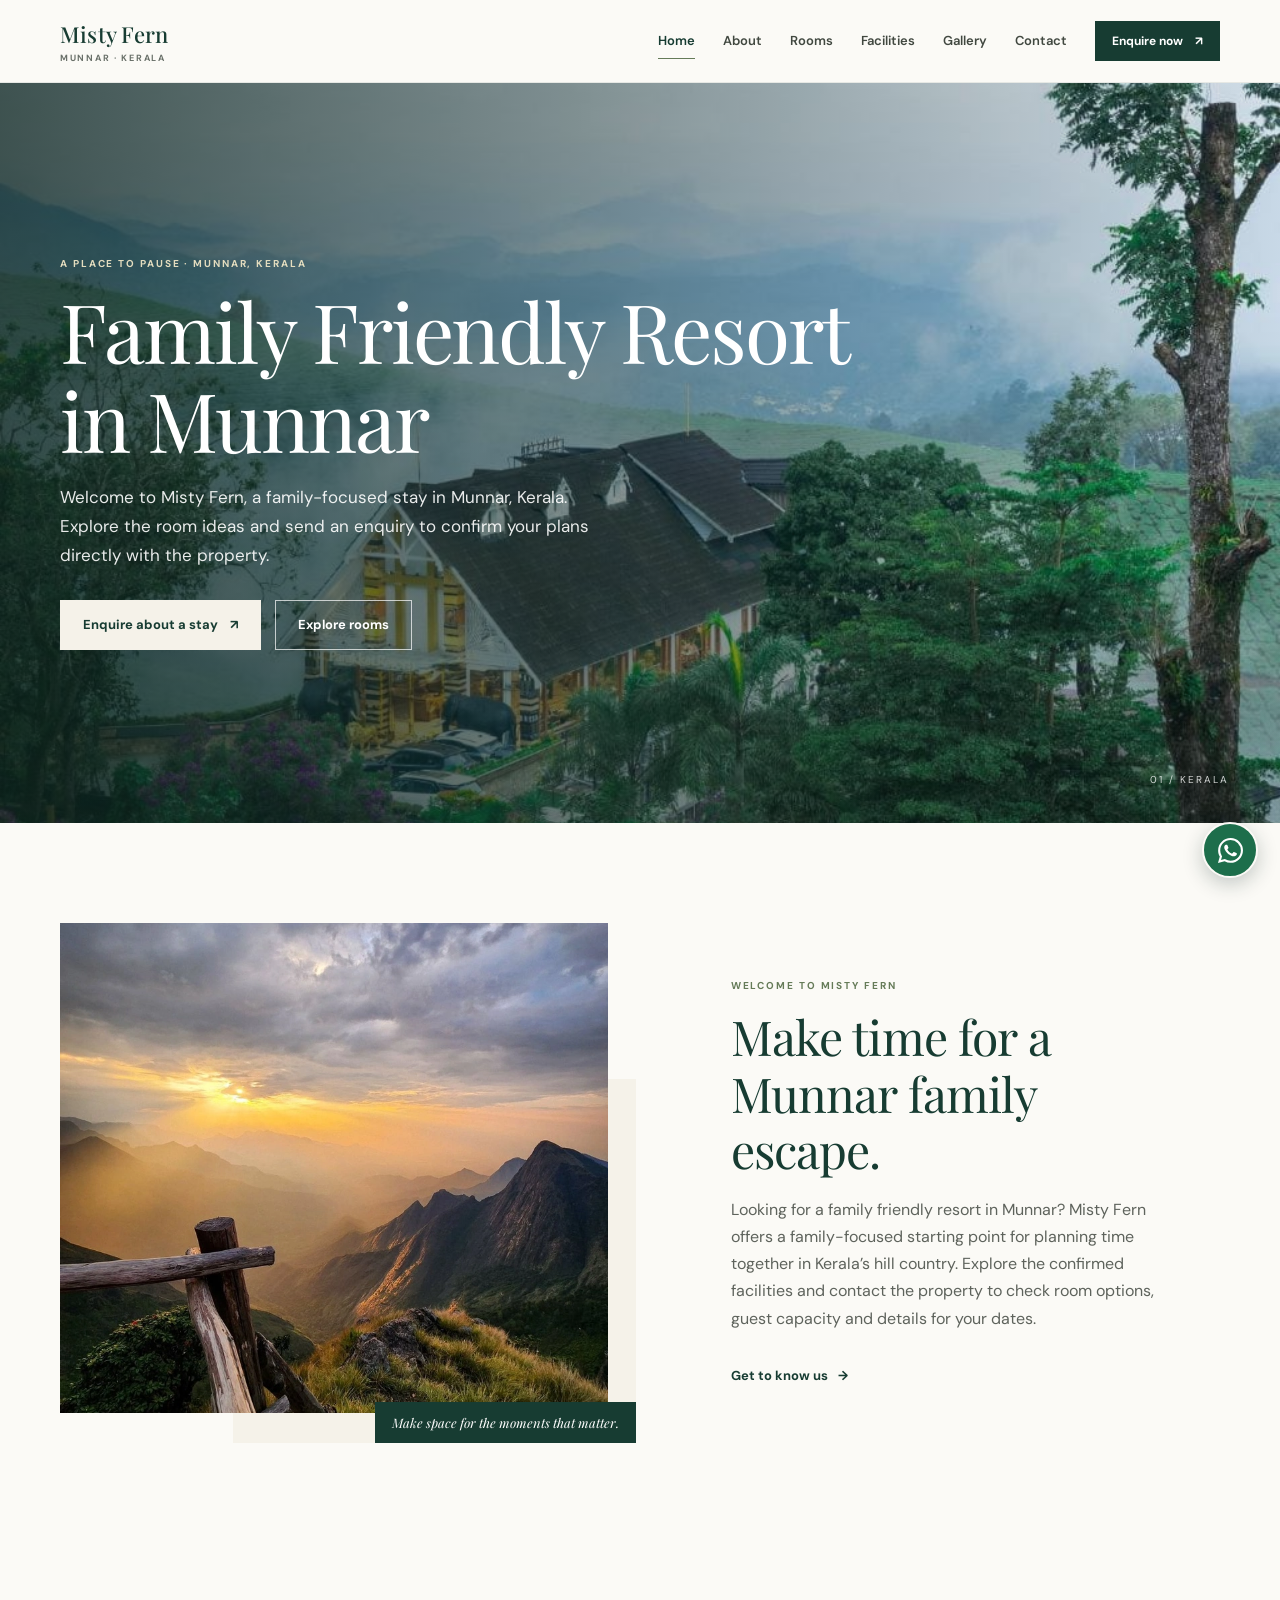
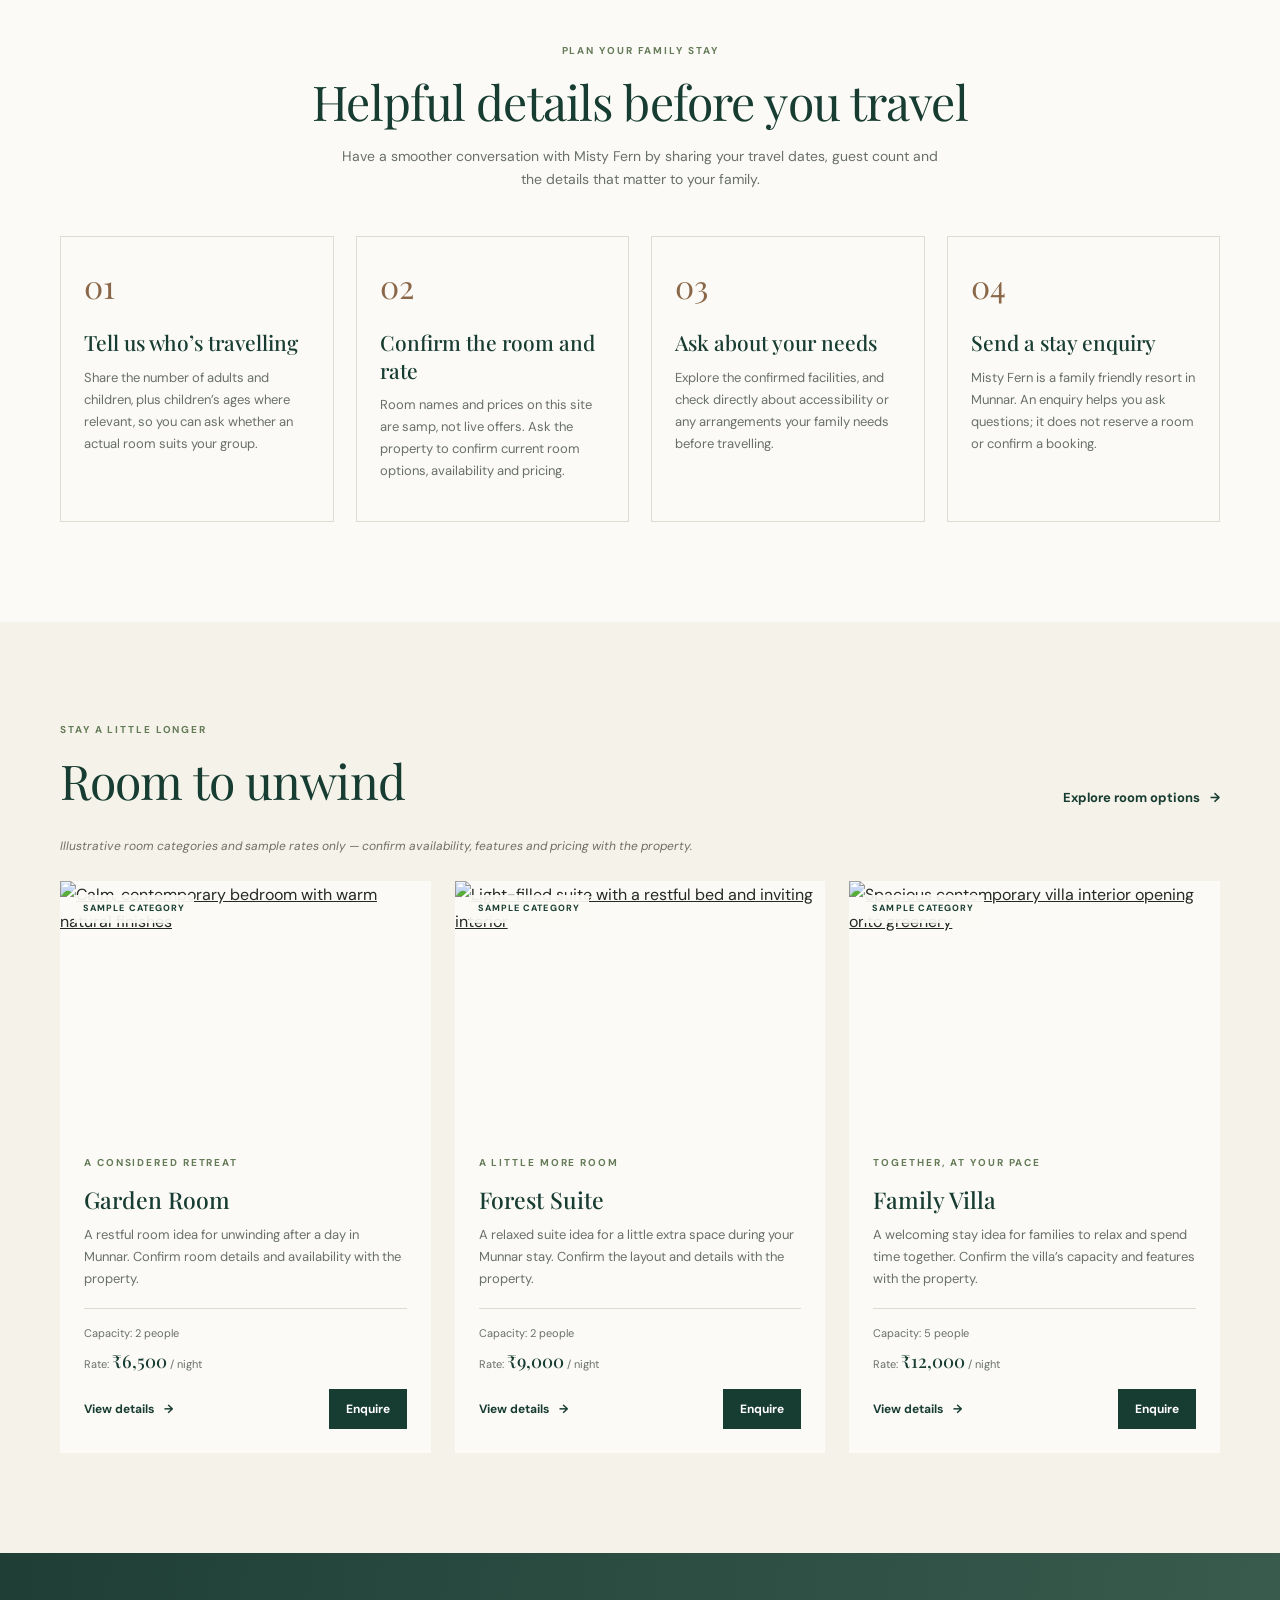
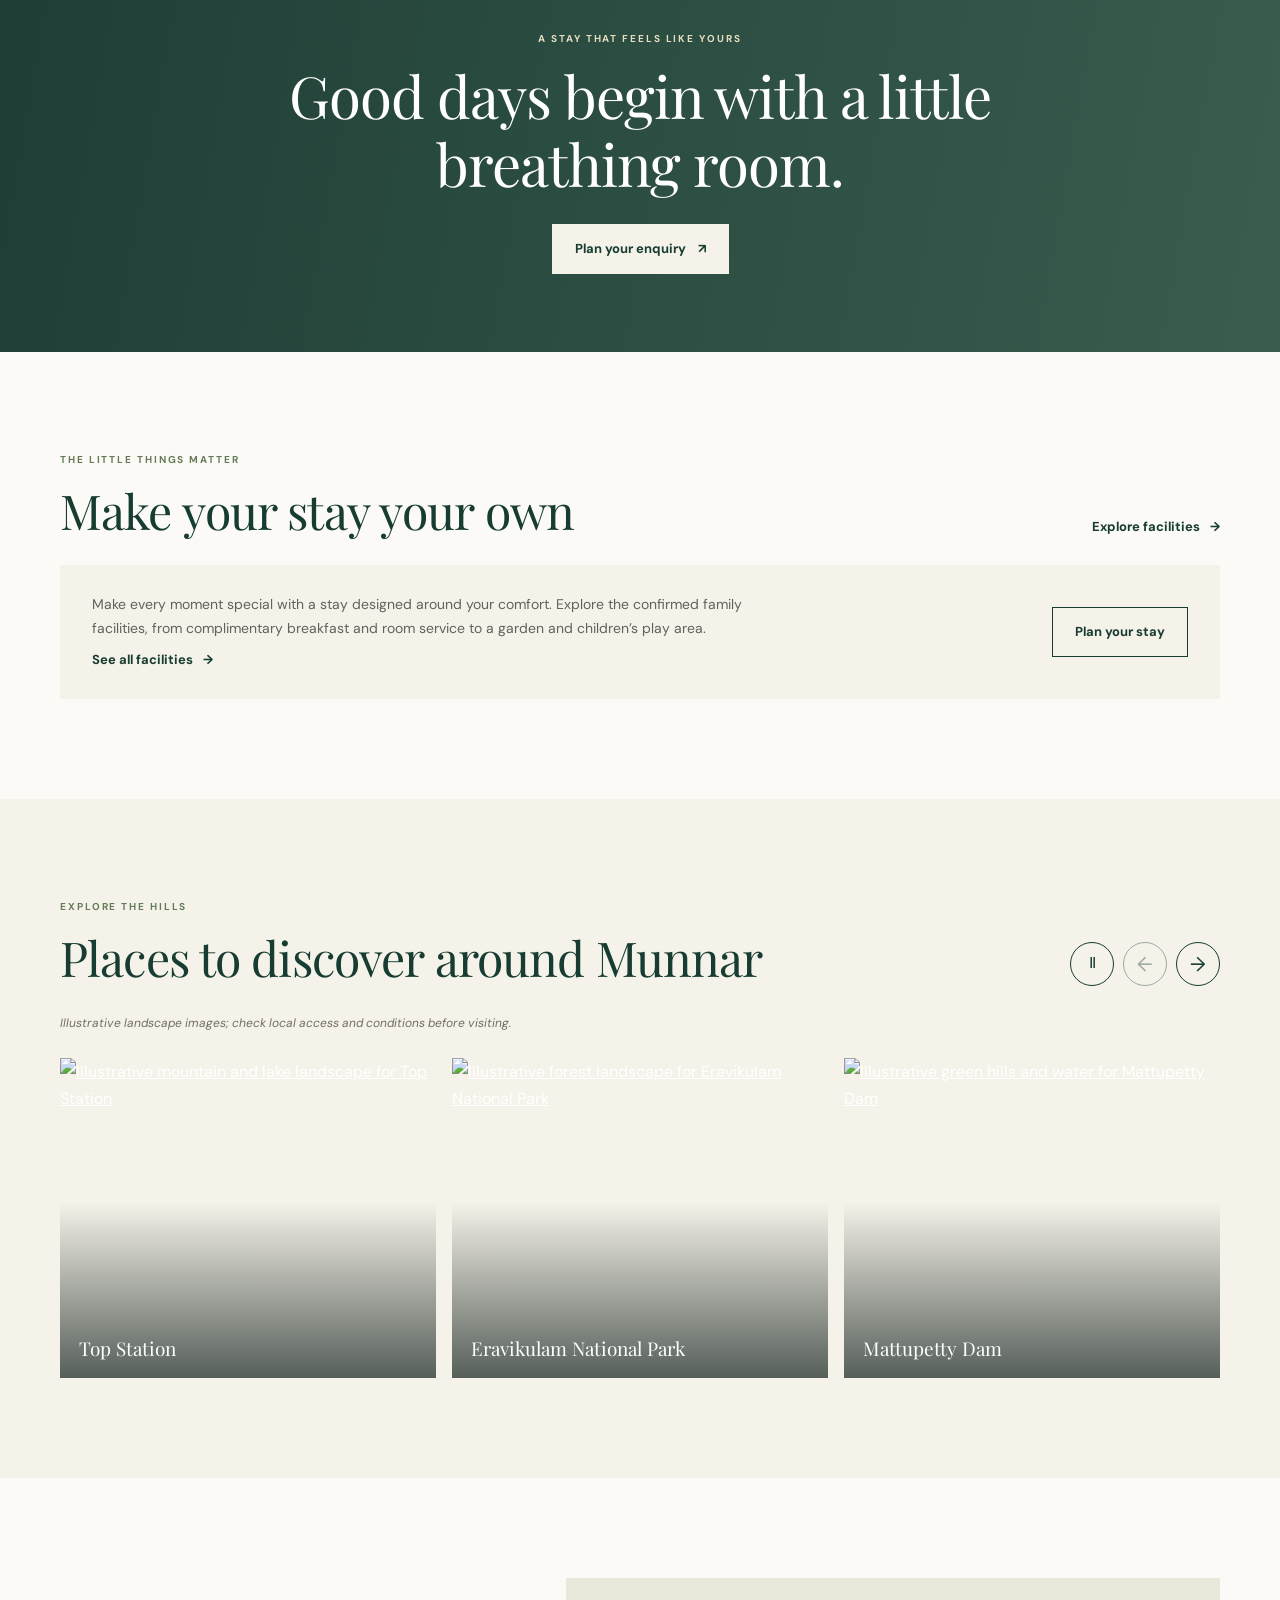
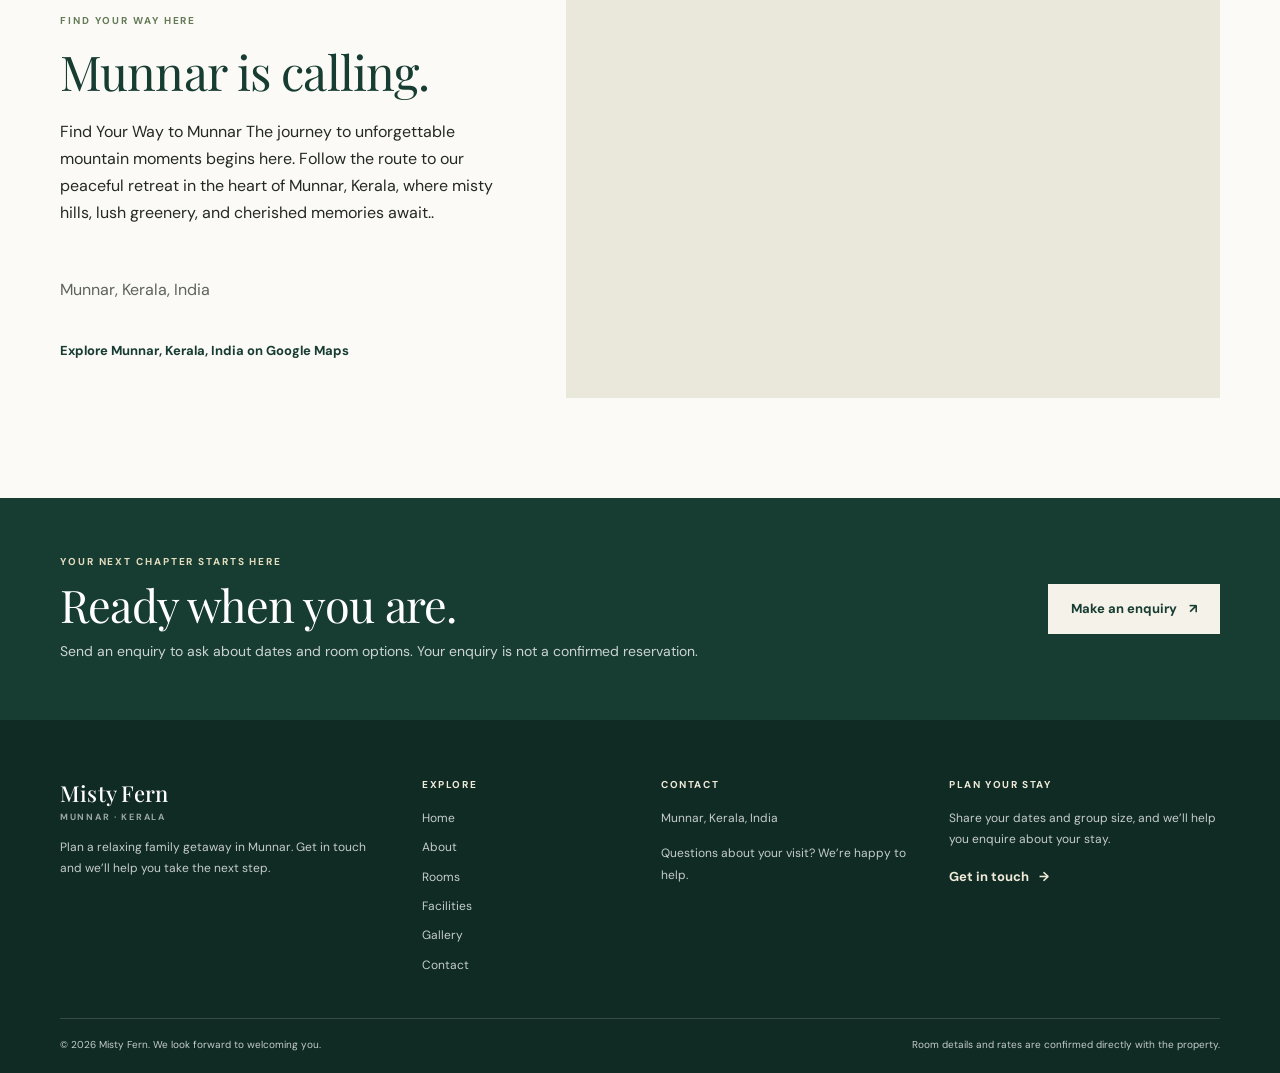
==== index.html @ faf438a1 "Update index.html" ====
<!doctype html>
<html lang="en">

<head>
  <!-- Google tag (gtag.js) -->
  <script async src="https://www.googletagmanager.com/gtag/js?id=G-NYLX27RBE4"></script>
  <script>
    window.dataLayer = window.dataLayer || [];
    function gtag() { dataLayer.push(arguments); }
    gtag('js', new Date());

    gtag('config', 'G-NYLX27RBE4');
  </script>
  <link rel="canonical" href="https://nithinvs4554-ai.github.io/munnar-resorts/" />
  <meta name="google-site-verification" content="3PosxLlUgK1c_rSpmQkqlmpRgHgojpQTC5gWOXjVSbs" />
  <meta charset="utf-8">
  <meta name="viewport" content="width=device-width, initial-scale=1">
  <meta name="theme-color" content="#173c32">
  <title>Family Friendly Resort in Munnar | Misty Fern</title>
  <meta name="description"
    content="Looking for a family friendly resort in Munnar? Discover Misty Fern, browse sample room ideas and enquire about a family stay in Kerala.">
  <meta property="og:type" content="website">
  <meta property="og:title" content="Misty Fern | Family stays in Munnar, Kerala">
  <meta property="og:description"
    content="Plan a family stay in Munnar with Misty Fern. Explore illustrative room ideas and ask the property to confirm details.">
  <meta property="og:image"
    content="https://images.unsplash.com/photo-1501785888041-af3ef285b470?auto=format&fit=crop&w=1200&q=80">
  <link rel="icon" href="favicon.svg" type="image/svg+xml">
  <link rel="stylesheet" href="styles.css">
  <script src="config.js" defer></script>
  <script src="main.js" defer></script>
</head>

<body>
  <a class="skip-link" href="#main">Skip to content</a>
  <div id="site-header"></div>
  <main id="main">
    <section class="hero">
      <img class="hero-image" src="images/background image.jpg"  alt="family friendly stay in munnar"
  fetchpriority="high"
  loading="eager"
  decoding="async"
  width="1600"
  height="900"
>
      <div class="hero-shade"></div>
      <div class="hero-content container">
        <p class="eyebrow light">A PLACE TO PAUSE · MUNNAR, KERALA</p>
        <h1>Family Friendly Resort in Munnar</h1>
        <p class="hero-copy">Welcome to Misty Fern, a family-focused stay in Munnar, Kerala. Explore the  room
          ideas and send an enquiry to confirm your plans directly with the property.</p>
        <div class="button-row">
          <a class="button button-light" href="contact.html#enquiry">Enquire about a stay <span
              aria-hidden="true">↗</span></a>
          <a class="button button-outline-light" href="rooms.html">Explore rooms</a>
        </div>
      </div>
      <span class="hero-index" aria-hidden="true">01 / KERALA</span>
    </section>

    <section class="intro-section section-pad container">
      <div class="intro-photo photo-frame">
        <img src="images/2nd image.webp" alt="Green forest and hills in Munnar" loading="lazy">
        <span class="photo-caption">Make space for the moments that matter.</span>
      </div>
      <div class="intro-copy">
        <p class="eyebrow">WELCOME TO MISTY FERN</p>
        <h2>Make time for a Munnar family escape.</h2>
        <p>Looking for a family friendly resort in Munnar? Misty Fern offers a family-focused starting point for
          planning time together in Kerala’s hill country. Explore the confirmed facilities and contact the property to
          check room options, guest capacity and details for your dates.</p>
        <a class="text-link" href="about.html">Get to know us <span aria-hidden="true">→</span></a>
      </div>
    </section>

    <section class="section-pad container">
      <div class="center-heading">
        <p class="eyebrow">PLAN YOUR FAMILY STAY</p>
        <h2>Helpful details before you travel</h2>
        <p>Have a smoother conversation with Misty Fern by sharing your travel dates, guest count and the details that
          matter to your family.</p>
      </div>
      <div class="feature-grid">
        <article class="feature-card"><span class="feature-icon" aria-hidden="true">01</span>
          <h3>Tell us who’s travelling</h3>
          <p>Share the number of adults and children, plus children’s ages where relevant, so you can ask whether an
            actual room suits your group.</p>
        </article>
        <article class="feature-card"><span class="feature-icon" aria-hidden="true">02</span>
          <h3>Confirm the room and rate</h3>
          <p>Room names and prices on this site are samp, not live offers. Ask the property to confirm current room
            options, availability and pricing.</p>
        </article>
        <article class="feature-card"><span class="feature-icon" aria-hidden="true">03</span>
          <h3>Ask about your needs</h3>
          <p>Explore the confirmed facilities, and check directly about accessibility or any arrangements your family
            needs before travelling.</p>
        </article>
        <article class="feature-card"><span class="feature-icon" aria-hidden="true">04</span>
          <h3>Send a stay enquiry</h3>
          <p>Misty Fern is a family friendly resort in Munnar. An enquiry helps you ask questions; it does not reserve a
            room or confirm a booking.</p>
        </article>
      </div>
    </section>

    <section class="rooms-section section-pad">
      <div class="container">
        <div class="section-heading">
          <div>
            <p class="eyebrow">STAY A LITTLE LONGER</p>
            <h2>Room to unwind</h2>
          </div>
          <a class="text-link" href="rooms.html">Explore room options <span aria-hidden="true">→</span></a>
        </div>
        <p class="placeholder-note">Illustrative room categories and sample rates only — confirm availability, features
          and pricing with the property.</p>
        <div class="card-grid room-grid">
          <article class="room-card">
            <a class="card-image" href="rooms.html#garden-room"><img
                src="https://images.unsplash.com/photo-1611892440504-42a792e24d32?auto=format&fit=crop&w=900&q=80"
                alt="Calm, contemporary bedroom with warm natural finishes" loading="lazy"><span
                class="image-tag">SAMPLE CATEGORY</span></a>
            <div class="room-card-body">
              <p class="eyebrow">A CONSIDERED RETREAT</p>
              <h3>Garden Room</h3>
              <p>A restful room idea for unwinding after a day in Munnar. Confirm room details and availability with the
                property.</p>
              <div class="room-meta"><span>Capacity: 2 people </span><span class="price">Rate:
                  <strong>₹6,500</strong> / night</span></div>
              <div class="card-actions"><a class="text-link" href="rooms.html#garden-room">View details <span
                    aria-hidden="true">→</span></a><a class="button button-small"
                  href="contact.html?room=Garden%20Room#enquiry">Enquire</a></div>
            </div>
          </article>
          <article class="room-card">
            <a class="card-image" href="rooms.html#forest-suite"><img
                src="https://images.unsplash.com/photo-1615874959474-d609969a20ed?uto=format&fit=crop&w=900&q=80"
                alt="Light-filled suite with a restful bed and inviting interior" loading="lazy"><span
                class="image-tag">SAMPLE CATEGORY</span></a>
            <div class="room-card-body">
              <p class="eyebrow">A LITTLE MORE ROOM</p>
              <h3>Forest Suite</h3>
              <p>A relaxed suite idea for a little extra space during your Munnar stay. Confirm the layout and details
                with the property.</p>
              <div class="room-meta"><span>Capacity: 2 people </span><span class="price">Rate:
                  <strong>₹9,000</strong> / night</span></div>
              <div class="card-actions"><a class="text-link" href="rooms.html#forest-suite">View details <span
                    aria-hidden="true">→</span></a><a class="button button-small"
                  href="contact.html?room=Forest%20Suite#enquiry">Enquire</a></div>
            </div>
          </article>
          <article class="room-card">
            <a class="card-image" href="rooms.html#family-villa"><img
                src="https://images.unsplash.com/photo-1600607687939-ce8a6c25118c?auto=format&fit=crop&w=900&q=80"
                alt="Spacious contemporary villa interior opening onto greenery" loading="lazy"><span
                class="image-tag">SAMPLE CATEGORY</span></a>
            <div class="room-card-body">
              <p class="eyebrow">TOGETHER, AT YOUR PACE</p>
              <h3>Family Villa</h3>
              <p>A welcoming stay idea for families to relax and spend time together. Confirm the villa’s capacity and
                features with the property.</p>
              <div class="room-meta"><span>Capacity: 5 people</span><span class="price">Rate:
                  <strong>₹12,000</strong> / night</span></div>
              <div class="card-actions"><a class="text-link" href="rooms.html#family-villa">View details <span
                    aria-hidden="true">→</span></a><a class="button button-small"
                  href="contact.html?room=Family%20Villa#enquiry">Enquire</a></div>
            </div>
          </article>
        </div>
      </div>
    </section>

    <section class="quote-band">
      <div class="container quote-inner">
        <p class="eyebrow light">A STAY THAT FEELS LIKE YOURS</p>
        <h2>Good days begin with a little breathing room.</h2><a class="button button-light"
          href="contact.html#enquiry">Plan your enquiry <span aria-hidden="true">↗</span></a>
      </div>
    </section>

    <section class="section-pad container">
      <div class="section-heading">
        <div>
          <p class="eyebrow">THE LITTLE THINGS MATTER</p>
          <h2>Make your stay your own</h2>
        </div><a class="text-link" href="facilities.html">Explore facilities <span aria-hidden="true">→</span></a>
      </div>
      <div class="facility-note-panel">
        <p>Make every moment special with a stay designed around your comfort. Explore the confirmed family facilities,
          from complimentary breakfast and room service to a garden and children’s play area. <a class="text-link"
            href="facilities.html">See all facilities <span aria-hidden="true">→</span></a></p><a
          class="button button-outline" href="contact.html#enquiry">Plan your stay</a>
      </div>
    </section>

    <section class="gallery-preview section-pad">
      <div class="container">
        <div class="section-heading">
          <div>
            <p class="eyebrow">EXPLORE THE HILLS</p>
            <h2>Places to discover around Munnar</h2>
          </div>
          <div class="carousel-controls" role="group" aria-label="Sightseeing carousel controls"><button
              class="carousel-button" type="button" data-carousel-toggle aria-label="Pause automatic movement"
              aria-pressed="false">Ⅱ</button><button class="carousel-button" type="button" data-carousel-prev
              aria-label="Show previous sightseeing places">←</button><button class="carousel-button" type="button"
              data-carousel-next aria-label="Show more sightseeing places">→</button></div>
        </div>
        <p class="placeholder-note">Illustrative landscape images; check local access and conditions before visiting.
        </p>
        <div class="sightseeing-carousel" id="munnar-carousel" tabindex="0"
          aria-label="Sightseeing places around Munnar">
          <a href="https://www.google.com/maps/search/?api=1&amp;query=Top+Station+Munnar"
            class="preview-item sightseeing-card"><img
              src="https://images.unsplash.com/photo-1501785888041-af3ef285b470?auto=format&fit=crop&w=900&q=80"
              alt="Illustrative mountain and lake landscape for Top Station" loading="lazy"><span>Top Station</span></a>
          <a href="https://www.google.com/maps/search/?api=1&amp;query=Eravikulam+National+Park"
            class="preview-item sightseeing-card"><img
              src="https://images.unsplash.com/photo-1448375240586-882707db888b?auto=format&fit=crop&w=900&q=80"
              alt="Illustrative forest landscape for Eravikulam National Park" loading="lazy"><span>Eravikulam National
              Park</span></a>
          <a href="https://www.google.com/maps/search/?api=1&amp;query=Mattupetty+Dam"
            class="preview-item sightseeing-card"><img
              src="https://images.unsplash.com/photo-1518509562904-e7ef99cdcc86?auto=format&fit=crop&w=900&q=80"
              alt="Illustrative green hills and water for Mattupetty Dam" loading="lazy"><span>Mattupetty Dam</span></a>
          <a href="https://www.google.com/maps/search/?api=1&amp;query=Echo+Point+Munnar"
            class="preview-item sightseeing-card"><img
              src="https://images.unsplash.com/photo-1500530855697-b586d89ba3ee?auto=format&fit=crop&w=900&q=80"
              alt="Illustrative Munnar hills for Echo Point" loading="lazy"><span>Echo Point</span></a>
          <a href="https://www.google.com/maps/search/?api=1&amp;query=Attukad+Waterfalls+Munnar"
            class="preview-item sightseeing-card"><img
              src="https://images.unsplash.com/photo-1511497584788-876760111969?auto=format&fit=crop&w=900&q=80"
              alt="Illustrative waterfall-side forest for Attukad Waterfalls" loading="lazy"><span>Attukad
              Waterfalls</span></a>
          <a href="https://www.google.com/maps/search/?api=1&amp;query=Munnar+Tea+Gardens"
            class="preview-item sightseeing-card"><img
              src="https://images.unsplash.com/photo-1470252649378-9c29740c9fa8?auto=format&fit=crop&w=900&q=80"
              alt="Illustrative rolling green landscape for Munnar tea gardens" loading="lazy"><span>Tea
              Gardens</span></a>
        </div>
      </div>
    </section>

    <section class="location-section section-pad container">
      <div class="location-copy">
        <p class="eyebrow">FIND YOUR WAY HERE</p>
        <h2>Munnar is calling.</h2>
        <p>Find Your Way to Munnar

          The journey to unforgettable mountain moments begins here. Follow the route to our peaceful retreat in the
          heart of Munnar, Kerala, where misty hills, lush greenery, and cherished memories await..</p>
        <address><br>Munnar, Kerala, India</address><a class="text-link" data-property-map
          href="https://www.google.com/maps/search/?api=1&amp;query=Munnar%2C%20Kerala%2C%20India" target="_blank"
          rel="noopener noreferrer">Explore Munnar on Google Maps <span aria-hidden="true">↗</span></a>
      </div>
      <div class="map-placeholder"><iframe class="map-embed" title="Map of Munnar, Kerala, India"
          src="https://maps.google.com/maps?q=Munnar%2C%20Kerala%2C%20India&amp;output=embed" loading="lazy"
          referrerpolicy="no-referrer-when-downgrade" allowfullscreen></iframe></div>
    </section>

    <section class="booking-strip">
      <div class="container booking-strip-inner">
        <div>
          <p class="eyebrow light">YOUR NEXT CHAPTER STARTS HERE</p>
          <h2>Ready when you are.</h2>
          <p>Send an enquiry to ask about dates and room options. Your enquiry is not a confirmed reservation.</p>
        </div><a class="button button-light" href="contact.html#enquiry">Make an enquiry <span
            aria-hidden="true">↗</span></a>
      </div>
    </section>
  </main>
  <div id="site-footer"></div>
</body>

</html>
---- styles.css ----
@import url('https://fonts.googleapis.com/css2?family=DM+Sans:wght@400;500;600;700&family=Playfair+Display:wght@400;500;600&display=swap');

:root{--forest:#173c32;--forest-deep:#102b24;--moss:#657b58;--cream:#f5f2e9;--paper:#fbfaf6;--earth:#8a6748;--ink:#242923;--muted:#697069;--line:#dddcd2;--white:#fff;--serif:'Playfair Display',Georgia,serif;--sans:'DM Sans',Arial,sans-serif;--content:1160px}
*{box-sizing:border-box}
html{scroll-behavior:smooth;scroll-padding-top:92px}
body{margin:0;background:var(--paper);color:var(--ink);font:16px/1.7 var(--sans);-webkit-font-smoothing:antialiased}
img{display:block;width:100%;height:auto}
a{color:inherit}
button,input,select,textarea{font:inherit}
button,a{-webkit-tap-highlight-color:transparent}
a:focus-visible,button:focus-visible,input:focus-visible,select:focus-visible,textarea:focus-visible{outline:3px solid #bf8748;outline-offset:3px}
.container{width:min(var(--content),calc(100% - 48px));margin-inline:auto}
.section-pad{padding-block:100px}
.skip-link{position:absolute;z-index:100;top:12px;left:12px;padding:10px 16px;background:var(--white);transform:translateY(-160%);color:var(--forest)}
.skip-link:focus{transform:translateY(0)}
.site-header{position:sticky;z-index:50;top:0;background:rgba(251,250,246,.96);backdrop-filter:blur(14px);border-bottom:1px solid rgba(23,60,50,.09)}
.nav-wrap{height:82px;display:flex;align-items:center;justify-content:space-between;gap:28px}
.brand{display:inline-flex;flex-direction:column;text-decoration:none;line-height:1.1;flex-shrink:0}
.brand-name{font:500 22px var(--serif);color:var(--forest);letter-spacing:.01em}
.brand-sub{margin-top:5px;color:var(--muted);font-size:9px;font-weight:700;letter-spacing:.19em;text-transform:uppercase}
.nav-links{display:flex;align-items:center;gap:28px}
.nav-links>a:not(.button){position:relative;text-decoration:none;color:#414840;font-size:13px;font-weight:600}
.nav-links>a:not(.button):after{position:absolute;right:0;bottom:-7px;left:0;height:1px;background:var(--moss);content:"";transform:scaleX(0);transform-origin:left;transition:transform .2s}
.nav-links>a[aria-current=page]:after,.nav-links>a:not(.button):hover:after{transform:scaleX(1)}
.nav-links>a[aria-current=page]{color:var(--forest)}
.menu-toggle{display:none;width:44px;height:44px;padding:10px;border:1px solid var(--line);border-radius:50%;background:transparent;color:var(--forest);cursor:pointer}
.menu-toggle span{display:block;width:20px;height:1px;margin:5px auto;background:currentColor}
.button{display:inline-flex;min-height:50px;align-items:center;justify-content:center;gap:12px;padding:12px 22px;border:1px solid var(--forest);background:var(--forest);color:var(--white);font-size:13px;font-weight:700;text-decoration:none;transition:background .2s,color .2s,transform .2s}
.button:hover{transform:translateY(-2px);background:var(--forest-deep)}
.button-small{min-height:40px;padding:8px 16px;font-size:12px}
.button-light{border-color:var(--cream);background:var(--cream);color:var(--forest)}
.button-light:hover{background:var(--white);color:var(--forest)}
.button-outline,.button-outline-light{background:transparent;color:var(--forest)}
.button-outline:hover{background:var(--forest);color:var(--white)}
.button-outline-light{border-color:rgba(255,255,255,.7);color:var(--white)}
.button-outline-light:hover{background:var(--white);color:var(--forest)}
.button-row{display:flex;flex-wrap:wrap;gap:14px;margin-top:30px}
.hero{position:relative;display:flex;min-height:min(740px,calc(100svh - 82px));align-items:center;overflow:hidden;background:var(--forest-deep);color:white}
.hero-image,.hero-shade,.page-hero>img,.page-hero-overlay{position:absolute;inset:0;width:100%;height:100%;object-fit:cover}
.hero-image{object-position:center 55%}
.hero-shade,.page-hero-overlay{background:linear-gradient(90deg,rgba(13,36,29,.77) 0%,rgba(13,36,29,.46) 48%,rgba(13,36,29,.08) 100%),linear-gradient(0deg,rgba(12,29,24,.28),transparent 55%)}
.hero-content{position:relative;z-index:1;padding-block:90px}
.hero h1,.page-hero h1{max-width:790px;margin:15px 0 20px;font:400 clamp(48px,7vw,82px)/1.08 var(--serif);letter-spacing:-.025em}
.eyebrow{margin:0 0 15px;color:var(--moss);font-size:10px;font-weight:700;letter-spacing:.19em;line-height:1.5}
.eyebrow.light{color:#e4ddbf}
.hero-copy{max-width:550px;color:rgba(255,255,255,.9);font-size:17px}
.placeholder-note{color:#716e63;font-size:12px;font-style:italic}
.hero-note{margin-top:25px;color:rgba(255,255,255,.76)}
.hero-index{position:absolute;right:4%;bottom:35px;color:rgba(255,255,255,.8);font-size:10px;letter-spacing:.2em}
.intro-section{display:grid;grid-template-columns:1fr .85fr;align-items:center;gap:95px}
.photo-frame{position:relative;padding:0 28px 30px 0}
.photo-frame:before{position:absolute;z-index:0;right:0;bottom:0;width:70%;height:70%;background:var(--cream);content:""}
.photo-frame img{position:relative;z-index:1;height:490px;object-fit:cover}
.photo-caption,.image-caption{position:absolute;z-index:2;right:0;bottom:0;padding:12px 17px;background:var(--forest);color:white;font:italic 13px var(--serif)}
.intro-copy{max-width:440px}
h2{margin:0 0 18px;font:400 clamp(34px,4vw,48px)/1.18 var(--serif);letter-spacing:-.018em;color:var(--forest)}
h3{margin:0 0 10px;color:var(--forest);font:500 23px/1.3 var(--serif)}
.intro-copy>p:not(.eyebrow),.split-copy>p:not(.eyebrow){margin:0 0 18px;color:#5e635c}
.text-link{display:inline-flex;align-items:center;gap:10px;margin-top:15px;color:var(--forest);font-size:13px;font-weight:700;text-decoration:none}
.text-link span{transition:transform .2s}
.text-link:hover span{transform:translateX(4px)}
.rooms-section,.gallery-preview,.soft-section{background:var(--cream)}
.section-heading{display:flex;align-items:end;justify-content:space-between;gap:20px;margin-bottom:27px}
.section-heading h2,.center-heading h2{margin-bottom:0}
.section-heading>.text-link{flex-shrink:0}
.room-grid{display:grid;grid-template-columns:repeat(3,1fr);gap:24px;margin-top:25px}
.room-card{background:var(--paper)}
.card-image{position:relative;display:block;overflow:hidden}
.card-image img{height:250px;object-fit:cover;transition:transform .5s}
.room-card:hover .card-image img{transform:scale(1.04)}
.image-tag{position:absolute;top:14px;left:14px;padding:6px 9px;background:rgba(251,250,246,.93);color:var(--forest);font-size:9px;font-weight:700;letter-spacing:.12em}
.room-card-body{padding:24px}
.room-card-body h3{margin:0 0 9px}
.room-card-body>p:not(.eyebrow){min-height:52px;margin:0 0 18px;color:var(--muted);font-size:13px}
.room-meta{display:flex;flex-direction:column;gap:6px;padding:15px 0;border-top:1px solid var(--line);color:var(--muted);font-size:11px}
.price{color:var(--muted);font-size:11px}
.price strong{color:var(--forest);font:500 18px var(--serif)}
.card-actions{display:flex;align-items:center;justify-content:space-between;gap:8px}
.card-actions .text-link{margin:0;font-size:12px}
.quote-band{padding:78px 0;background:linear-gradient(100deg,rgba(17,51,42,.94),rgba(29,69,54,.87)),url("https://images.unsplash.com/photo-1470252649378-9c29740c9fa8?auto=format&fit=crop&w=1800&q=75") center 48%/cover;color:white}
.quote-inner{max-width:760px;text-align:center}
.quote-inner h2{margin:0 0 26px;color:white;font-size:clamp(38px,5vw,58px)}
.feature-grid{display:grid;grid-template-columns:repeat(4,1fr);gap:22px;margin-top:28px}
.facility-note-panel{display:flex;align-items:center;justify-content:space-between;gap:28px;padding:28px 32px;background:var(--cream)}
.facility-note-panel p{max-width:700px;margin:0;color:#5e635c;font-size:14px}
.facility-note-panel p .text-link{display:flex;width:max-content;margin-top:8px}
.facility-empty{min-height:160px;justify-content:center}
.facility-empty p{max-width:530px}
.facility-empty strong{color:var(--forest);font:500 23px var(--serif)}
.feature-card{min-height:245px;padding:27px 23px;border:1px solid var(--line);background:var(--paper)}
.feature-icon{display:block;margin-bottom:22px;color:var(--earth);font:32px var(--serif)}
.feature-card h3{font-size:21px}
.feature-card p{margin:0 0 12px;color:var(--muted);font-size:13px}
.verify-label{display:inline-block;margin-top:5px;color:#77684c;font-size:10px;font-weight:700;letter-spacing:.04em}
.preview-item{position:relative;overflow:hidden;color:white}
.preview-item:after{position:absolute;inset:45% 0 0;background:linear-gradient(transparent,rgba(10,25,20,.68));content:""}
.preview-item img{height:100%;object-fit:cover;transition:transform .5s}
.preview-item:hover img{transform:scale(1.04)}
.preview-item span{position:absolute;z-index:1;bottom:17px;left:19px;font:19px var(--serif)}
.carousel-controls{display:flex;gap:9px}
.carousel-button{display:grid;width:44px;height:44px;place-items:center;border:1px solid var(--forest);border-radius:50%;background:transparent;color:var(--forest);font-size:20px;cursor:pointer;transition:background .2s,color .2s}
.carousel-button:hover:not(:disabled){background:var(--forest);color:var(--white)}
.carousel-button:disabled{opacity:.4;cursor:not-allowed}
.carousel-button[data-carousel-toggle]{font-size:15px}
.sightseeing-carousel{display:grid;grid-auto-columns:calc((100% - 32px)/3);grid-auto-flow:column;gap:16px;margin-top:25px;overflow-x:auto;overscroll-behavior-x:contain;scroll-snap-type:x mandatory;scrollbar-color:var(--moss) transparent;scrollbar-width:thin}
.sightseeing-card{height:320px;scroll-snap-align:start}
.sightseeing-card img{height:100%;object-fit:cover}
.location-section{display:grid;grid-template-columns:.8fr 1.2fr;align-items:center;gap:70px}
.location-copy address{margin:22px 0;color:#5e635c;font-style:normal}
.map-placeholder{position:relative;min-height:420px;overflow:hidden;background:#e9e8da}
.map-pin{margin-bottom:14px;color:var(--forest);font-size:33px}
.map-placeholder h3{font-size:23px}
.map-placeholder p{max-width:360px;margin:0 0 15px;color:#626c61;font-size:13px}
.map-embed{position:absolute;inset:0;width:100%;height:100%;min-height:100%;border:0}
.whatsapp-float{position:fixed;z-index:40;right:22px;bottom:22px;display:inline-flex;width:56px;height:56px;align-items:center;justify-content:center;padding:0;border:2px solid var(--paper);border-radius:50%;background:#1d6e4b;box-shadow:0 6px 20px rgba(16,43,36,.24);color:white;text-decoration:none;transition:transform .2s,background .2s}
.whatsapp-float:hover,.whatsapp-float:focus-visible,.whatsapp-float:active{transform:scale(1.5);background:#155a3c}
.whatsapp-icon{width:25px;height:25px;flex:0 0 25px;fill:currentColor}
.whatsapp-link{width:50px;height:50px;min-height:50px;padding:0;border-radius:50%;transition:transform .2s,background .2s}
.whatsapp-link:hover,.whatsapp-link:focus-visible,.whatsapp-link:active{transform:scale(1.5)}
.whatsapp-float .whatsapp-icon,.whatsapp-link .whatsapp-icon{transition:transform .2s}
.whatsapp-float:hover .whatsapp-icon,.whatsapp-float:focus-visible .whatsapp-icon,.whatsapp-float:active .whatsapp-icon,.whatsapp-link:hover .whatsapp-icon,.whatsapp-link:focus-visible .whatsapp-icon,.whatsapp-link:active .whatsapp-icon{transform:scale(1.25)}
.booking-strip{padding:56px 0;background:var(--forest);color:white}
.booking-strip-inner{display:flex;align-items:center;justify-content:space-between;gap:40px}
.booking-strip h2{margin:0 0 9px;color:white;font-size:clamp(34px,4vw,45px)}
.booking-strip p:not(.eyebrow){margin:0;color:rgba(255,255,255,.78);font-size:14px}
.booking-strip .eyebrow{margin-bottom:9px}
.site-footer{padding:58px 0 20px;background:var(--forest-deep);color:rgba(255,255,255,.76)}
.footer-grid{display:grid;grid-template-columns:1.3fr .8fr 1fr 1.1fr;gap:42px;padding-bottom:43px}
.footer-brand .brand-name{color:white}
.footer-brand .brand-sub{color:rgba(255,255,255,.59)}
.footer-grid h2{margin:0 0 17px;color:#f0ead9;font:700 10px var(--sans);letter-spacing:.16em;text-transform:uppercase}
.footer-grid p,.footer-grid address{margin:14px 0 0;font-size:12px;line-height:1.8;font-style:normal}
.footer-links{display:flex;flex-direction:column;gap:9px}
.footer-links a{width:max-content;color:rgba(255,255,255,.76);font-size:12px;text-decoration:none}
.footer-links a:hover{color:white;text-decoration:underline}
.footer-bottom{display:flex;justify-content:space-between;gap:20px;padding-top:17px;border-top:1px solid rgba(255,255,255,.16);font-size:10px}
.footer-bottom p{margin:0}
.page-hero{position:relative;min-height:450px;display:flex;align-items:center;overflow:hidden;background:var(--forest-deep);color:white}
.page-hero>img{object-position:center 53%}
.page-hero-content{position:relative;z-index:1;padding-block:90px}
.page-hero h1,.page-hero h2{max-width:750px;margin:15px 0 20px;color:var(--white);font:400 clamp(46px,6vw,72px)/1.08 var(--serif);letter-spacing:-.025em}
.page-hero .page-hero-content h2{color:#fff}
.page-hero-content>p:last-child{max-width:600px;color:rgba(255,255,255,.88)}
.page-hero-short{min-height:390px}
.split-section{display:grid;grid-template-columns:.9fr 1.1fr;align-items:center;gap:80px}
.split-copy{max-width:480px}
.split-image{position:relative}
.split-image img{height:470px;object-fit:cover}
.image-caption{right:0;bottom:0}
.soft-section{background:var(--cream)}
.center-heading{max-width:700px;margin:0 auto 44px;text-align:center}
.center-heading>p:last-child{max-width:620px;margin:15px auto 0;color:var(--muted);font-size:14px}
.belief-grid{display:grid;grid-template-columns:repeat(3,1fr);gap:28px}
.belief-grid article{padding:25px;border-top:1px solid #c9c8bc}
.belief-grid article>span{display:block;margin-bottom:18px;color:var(--earth);font-size:12px;letter-spacing:.12em}
.belief-grid h3{font-size:23px}
.belief-grid p,.nearby-section p:not(.eyebrow){margin:0;color:var(--muted);font-size:14px}
.nearby-section{display:grid;grid-template-columns:1.1fr .9fr;align-items:center;gap:70px}
.nearby-image img{height:360px;object-fit:cover}
.nearby-section .button{margin-top:24px}
.room-list{display:flex;flex-direction:column;gap:35px}
.room-detail{display:grid;grid-template-columns:1.08fr .92fr;background:var(--cream);scroll-margin-top:100px}
.room-detail:nth-child(even){grid-template-columns:.92fr 1.08fr}
.room-detail:nth-child(even) .room-detail-image{order:2}
.room-detail-image{position:relative;min-height:360px}
.room-detail-image img{position:absolute;inset:0;height:100%;object-fit:cover}
.room-detail-content{padding:38px}
.room-detail-content h2{font-size:38px}
.room-detail-content>p:not(.eyebrow){color:var(--muted);font-size:14px}
.detail-specs{display:grid;grid-template-columns:1fr 1fr;gap:10px;margin:20px 0;padding:16px 0;border-block:1px solid var(--line);color:#656a62;font-size:12px}
.large-price{margin:0 0 5px!important}
.large-price strong{font-size:24px}
.muted-copy{margin:0 0 18px!important;font-size:11px!important}
.policy-note{max-width:700px;margin:52px auto 0;padding:24px 28px;border-left:2px solid var(--moss);background:var(--cream)}
.policy-note h2{font-size:25px}
.policy-note p{margin:0;color:var(--muted);font-size:13px}
.facility-grid{display:grid;grid-template-columns:repeat(2,1fr);gap:25px}
.facility-card{display:grid;grid-template-columns:.8fr 1.2fr;min-height:235px;background:var(--cream)}
.facility-art img{height:100%;min-height:235px;object-fit:cover}
.facility-card>div:last-child{padding:25px}
.facility-card h3{margin:10px 0;font-size:23px}
.facility-card p{margin:0;color:var(--muted);font-size:13px}
.illustration-note{margin-top:14px;color:var(--muted);font-size:12px;font-style:italic}
.confirmed-facilities{display:grid;grid-template-columns:repeat(3,minmax(0,1fr));gap:24px;margin-top:40px}
.confirmed-facility{display:flex;flex-direction:column;padding:32px 28px;border:1px solid var(--line);background:var(--paper);border-radius:4px;box-shadow:0 4px 18px rgba(16,43,36,.04);transition:transform .25s ease,box-shadow .25s ease,border-color .25s ease}
.confirmed-facility:hover{transform:translateY(-3px);box-shadow:0 12px 28px rgba(16,43,36,.08);border-color:rgba(101,123,88,.4)}
.confirmed-facility-header{display:flex;align-items:center;justify-content:space-between;margin-bottom:20px}
.facility-icon{display:inline-flex;align-items:center;justify-content:center;width:48px;height:48px;border-radius:50%;background:rgba(23,60,50,.07);color:var(--forest)}
.facility-icon svg{width:24px;height:24px}
.facility-num{font:500 22px var(--serif);color:var(--earth);letter-spacing:.02em}
.confirmed-facility-copy{display:flex;flex-direction:column;flex-grow:1}
.confirmed-facility h3{margin:0 0 10px;font-size:21px;color:var(--forest);font-family:var(--serif);font-weight:500;line-height:1.25}
.confirmed-facility p{margin:0;color:var(--muted);font-size:14px;line-height:1.6}
.centered-note{margin-top:25px;text-align:center}
.gallery-filters{display:flex;flex-wrap:wrap;justify-content:center;gap:9px;margin:35px 0}
.filter-button{padding:9px 16px;border:1px solid var(--line);border-radius:30px;background:transparent;color:var(--forest);font-size:12px;cursor:pointer;transition:background .2s,color .2s}
.filter-button:hover,.filter-button.is-active{border-color:var(--forest);background:var(--forest);color:white}
.gallery-grid{display:grid;grid-auto-flow:dense;grid-template-columns:repeat(3,1fr);grid-auto-rows:245px;gap:16px}
.gallery-item{position:relative;overflow:hidden;padding:0;border:0;background:var(--forest);color:white;text-align:left;cursor:zoom-in}
.gallery-item img{height:100%;object-fit:cover;transition:transform .4s,opacity .3s}
.gallery-item:after{position:absolute;inset:55% 0 0;background:linear-gradient(transparent,rgba(10,25,20,.74));content:""}
.gallery-item:hover img{transform:scale(1.045)}
.gallery-item>span{position:absolute;z-index:1;right:16px;bottom:13px;left:16px;font-size:12px;font-weight:600}
.gallery-item-wide{grid-column:span 2}
.gallery-item-tall{grid-row:span 2}
.gallery-item[hidden]{display:none}
.lightbox{width:min(960px,calc(100% - 32px));max-width:none;max-height:92vh;padding:45px 66px 30px;border:0;background:#101713;color:white}
.lightbox::backdrop{background:rgba(6,13,10,.88)}
.lightbox figure{display:flex;max-height:calc(92vh - 85px);flex-direction:column;align-items:center;justify-content:center;gap:12px;margin:0}
.lightbox figure img{width:auto;max-width:100%;max-height:calc(92vh - 140px);object-fit:contain}
.lightbox figcaption{color:rgba(255,255,255,.83);font-size:13px;text-align:center}
.lightbox-close,.lightbox-prev,.lightbox-next{position:absolute;display:grid;width:42px;height:42px;place-items:center;border:1px solid rgba(255,255,255,.42);border-radius:50%;background:rgba(0,0,0,.2);color:white;font-size:28px;line-height:1;cursor:pointer}
.lightbox-close{top:12px;right:12px;font-size:25px}
.lightbox-prev{top:50%;left:12px}
.lightbox-next{top:50%;right:12px}
.contact-layout{display:grid;grid-template-columns:.85fr 1.15fr;align-items:start;gap:80px}
.contact-information>h2{font-size:42px}
.contact-information>p:not(.eyebrow){color:var(--muted);font-size:14px}
.contact-detail{display:flex;gap:17px;margin-top:26px}
.contact-symbol{width:34px;flex:none;color:var(--earth);font-size:21px;text-align:center}
.contact-detail h3{margin:0 0 4px;font:700 12px var(--sans)}
.contact-detail p{margin:0;color:var(--muted);font-size:12px}
.contact-detail .text-link{margin-top:6px;font-size:11px}
.contact-map{min-height:350px;margin:28px 0}
.whatsapp-link[aria-disabled=true]{opacity:.65;cursor:not-allowed}
.enquiry-panel{padding:37px;background:var(--cream)}
.enquiry-panel h2{font-size:39px}
.form-intro,.privacy-note{color:var(--muted);font-size:12px}
.form-grid{display:grid;grid-template-columns:1fr 1fr;gap:18px;margin-top:25px}
.form-field{display:flex;flex-direction:column;gap:7px}
.form-field-full{grid-column:1/-1}
.form-field label{color:#3f4940;font-size:11px;font-weight:700}
.form-field input,.form-field select,.form-field textarea{width:100%;min-height:46px;padding:11px 12px;border:1px solid #d2d0c5;border-radius:0;background:var(--paper);color:var(--ink);font-size:13px}
.form-field textarea{resize:vertical}
.form-field input:focus,.form-field select:focus,.form-field textarea:focus{border-color:var(--moss)}
.privacy-note{margin:20px 0}
.submit-button{min-width:175px;cursor:pointer}
.submit-button:disabled{opacity:.66;cursor:wait}
.form-status{min-height:25px;margin:14px 0 0;color:var(--forest);font-size:13px}
.form-status[data-state=error]{color:#8b2b24}
.visually-hidden,.sr-only{position:absolute!important;width:1px!important;height:1px!important;padding:0!important;overflow:hidden!important;clip:rect(0,0,0,0)!important;white-space:nowrap!important;border:0!important}
.not-found{min-height:55vh;display:flex;flex-direction:column;align-items:flex-start;justify-content:center;padding-block:80px}
.not-found h1{max-width:700px;margin:0 0 14px;color:var(--forest);font:400 clamp(42px,7vw,70px)/1.1 var(--serif)}
.not-found>p:not(.eyebrow){max-width:520px;color:var(--muted)}

@media(max-width:950px){
  .nav-links{gap:17px}.nav-links>a:not(.button){font-size:12px}.nav-links .button{min-height:42px;padding:9px 13px;font-size:11px}
  .intro-section{gap:55px}.room-grid{gap:15px}.room-card-body{padding:18px}.card-image img{height:210px}
  .feature-grid{grid-template-columns:repeat(2,1fr)}.location-section,.split-section,.nearby-section{gap:42px}
  .footer-grid{grid-template-columns:repeat(2,1fr);gap:35px}.contact-layout{gap:40px}
}
@media(max-width:700px){
  html{scroll-padding-top:75px}.container{width:min(100% - 36px,var(--content))}.section-pad{padding-block:70px}
  .nav-wrap{height:72px}.brand-name{font-size:20px}.menu-toggle{display:block}
  .nav-links{position:absolute;top:71px;right:0;left:0;display:none;align-items:stretch;gap:0;padding:8px 20px 20px;border-bottom:1px solid var(--line);background:var(--paper);box-shadow:0 14px 22px rgba(16,43,36,.08)}
  .nav-links.is-open{display:flex;flex-direction:column}.nav-links>a:not(.button){padding:13px 3px;border-bottom:1px solid var(--line);font-size:14px}.nav-links>a:not(.button):after{display:none}.nav-links .button{margin-top:15px}
  .hero{min-height:690px;min-height:min(740px,calc(100svh - 72px))}.hero-image{object-position:58% center}.hero-shade{background:linear-gradient(90deg,rgba(13,36,29,.72),rgba(13,36,29,.23)),linear-gradient(0deg,rgba(12,29,24,.38),transparent 72%)}
  .hero-content{padding-block:70px}.hero h1{max-width:560px;font-size:clamp(46px,12vw,66px)}.hero-copy{font-size:15px}
  .intro-section,.location-section,.split-section,.nearby-section,.contact-layout{grid-template-columns:1fr;gap:38px}
  .photo-frame{max-width:520px}.photo-frame img{height:370px}.intro-copy{max-width:none}
  .section-heading{align-items:start;flex-direction:column;gap:8px}.section-heading>.text-link{margin-top:3px}
  .room-grid{grid-template-columns:1fr;gap:20px}.card-image img{height:280px}.room-card-body>p:not(.eyebrow){min-height:0}
  .quote-band{padding:63px 0}.feature-grid{gap:13px}.feature-card{min-height:0;padding:20px 17px}.feature-icon{margin-bottom:13px}
  .sightseeing-carousel{grid-auto-columns:calc((100% - 16px)/2)}.sightseeing-card{height:280px}.preview-item span{left:12px;font-size:16px}
  .booking-strip-inner{align-items:flex-start;flex-direction:column;gap:23px}.booking-strip{padding:43px 0}
  .facility-note-panel{align-items:flex-start;flex-direction:column;padding:24px}
  .page-hero{min-height:390px}.page-hero h1,.page-hero h2{font-size:clamp(43px,11vw,62px)}.page-hero-content{padding-block:75px}
  .split-image img{height:360px}.belief-grid{grid-template-columns:1fr;gap:5px}.belief-grid article{padding:19px 10px}
  .nearby-image img{height:290px}.room-detail,.room-detail:nth-child(even){grid-template-columns:1fr}.room-detail:nth-child(even) .room-detail-image{order:0}
  .map-placeholder{min-height:340px}.contact-map{min-height:300px}
  .room-detail-image{min-height:270px}.room-detail-image img{height:270px}.room-detail-content{padding:27px 23px}
  .facility-grid{grid-template-columns:1fr}.facility-card{grid-template-columns:.75fr 1.25fr;min-height:210px}.facility-art img{min-height:210px}.facility-card>div:last-child{padding:19px}.confirmed-facilities{grid-template-columns:repeat(2,minmax(0,1fr));gap:16px}.confirmed-facility{padding:24px 20px}
  .gallery-grid{grid-template-columns:repeat(2,1fr);grid-auto-rows:190px;gap:10px}.gallery-item-wide{grid-column:span 2}.gallery-item-tall{grid-row:span 2}.gallery-item>span{right:10px;bottom:10px;left:10px;font-size:10px}
  .gallery-filters{gap:7px}.filter-button{padding:8px 12px;font-size:11px}.lightbox{padding:48px 45px 25px}.lightbox-prev{left:5px}.lightbox-next{right:5px}
  .whatsapp-float{right:13px;bottom:13px}
  .contact-information>h2{font-size:37px}.enquiry-panel{padding:28px 21px}.enquiry-panel h2{font-size:35px}
}
@media(max-width:420px){
  .container{width:calc(100% - 30px)}.feature-grid{grid-template-columns:1fr}.feature-card{padding:20px}
  .sightseeing-carousel{grid-auto-columns:86%}.sightseeing-card{height:260px}
  .facility-card{grid-template-columns:1fr}.facility-art img{height:200px;min-height:0}.confirmed-facilities{grid-template-columns:1fr}
  .form-grid{grid-template-columns:1fr}.form-field-full{grid-column:auto}
  .footer-grid{grid-template-columns:1fr 1fr;gap:30px 18px}.footer-grid>section:first-child{grid-column:1/-1}
  .footer-bottom{flex-direction:column;gap:7px}.detail-specs{grid-template-columns:1fr}
}
@media(prefers-reduced-motion:reduce){
  *,*::before,*::after{scroll-behavior:auto!important;transition-duration:.01ms!important;animation-duration:.01ms!important;animation-iteration-count:1!important}
}
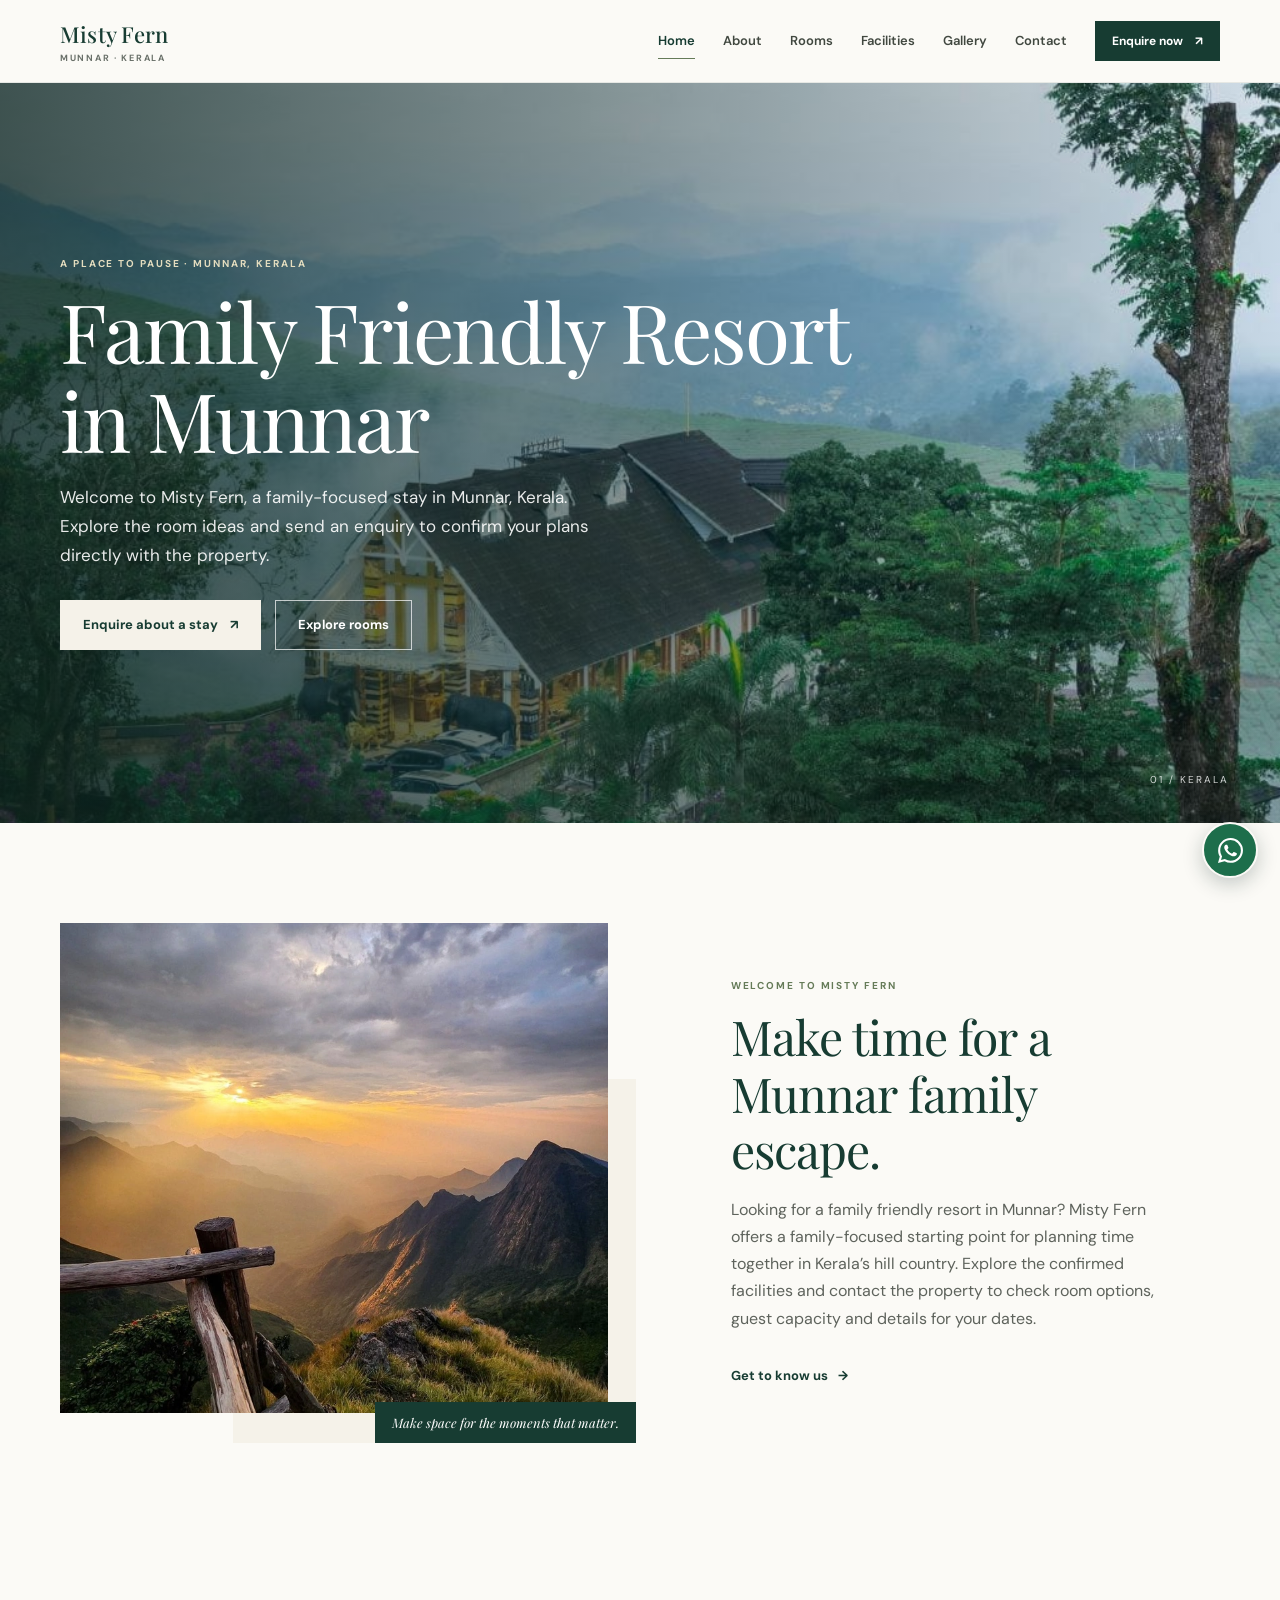
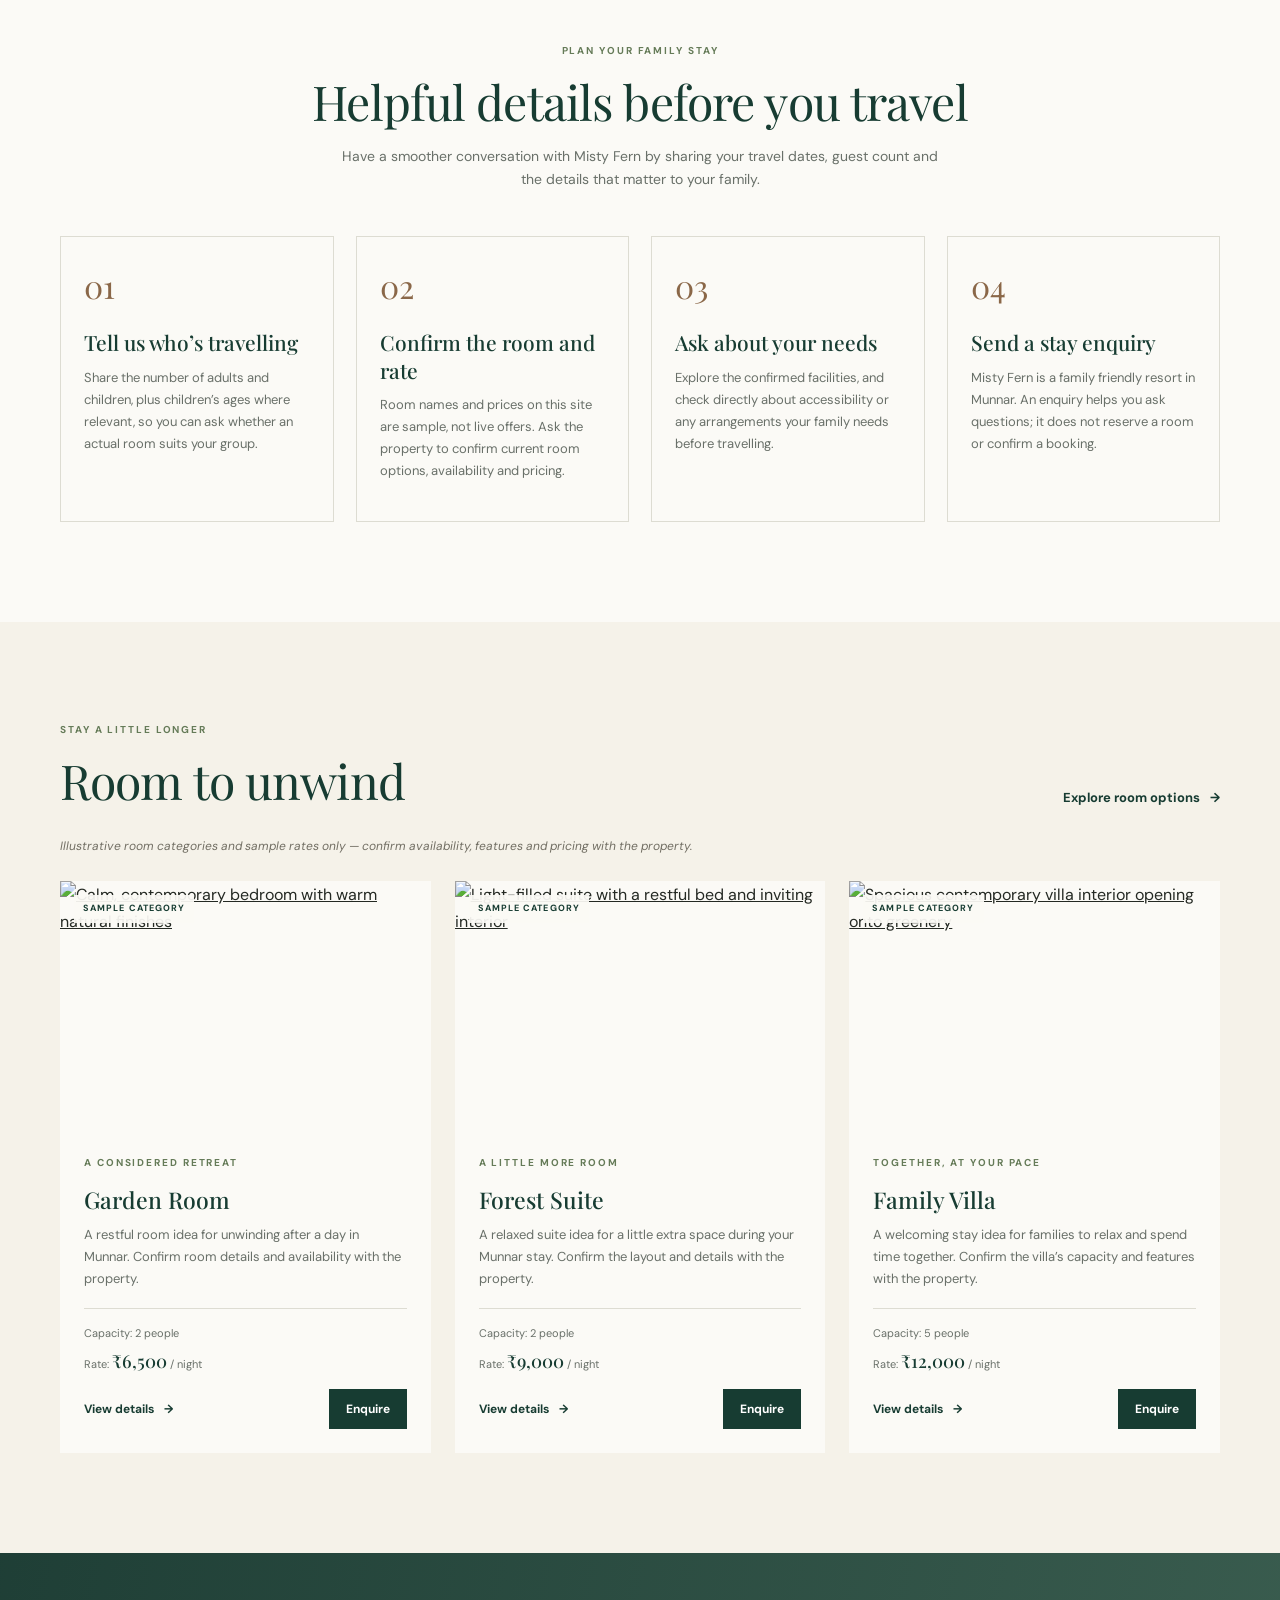
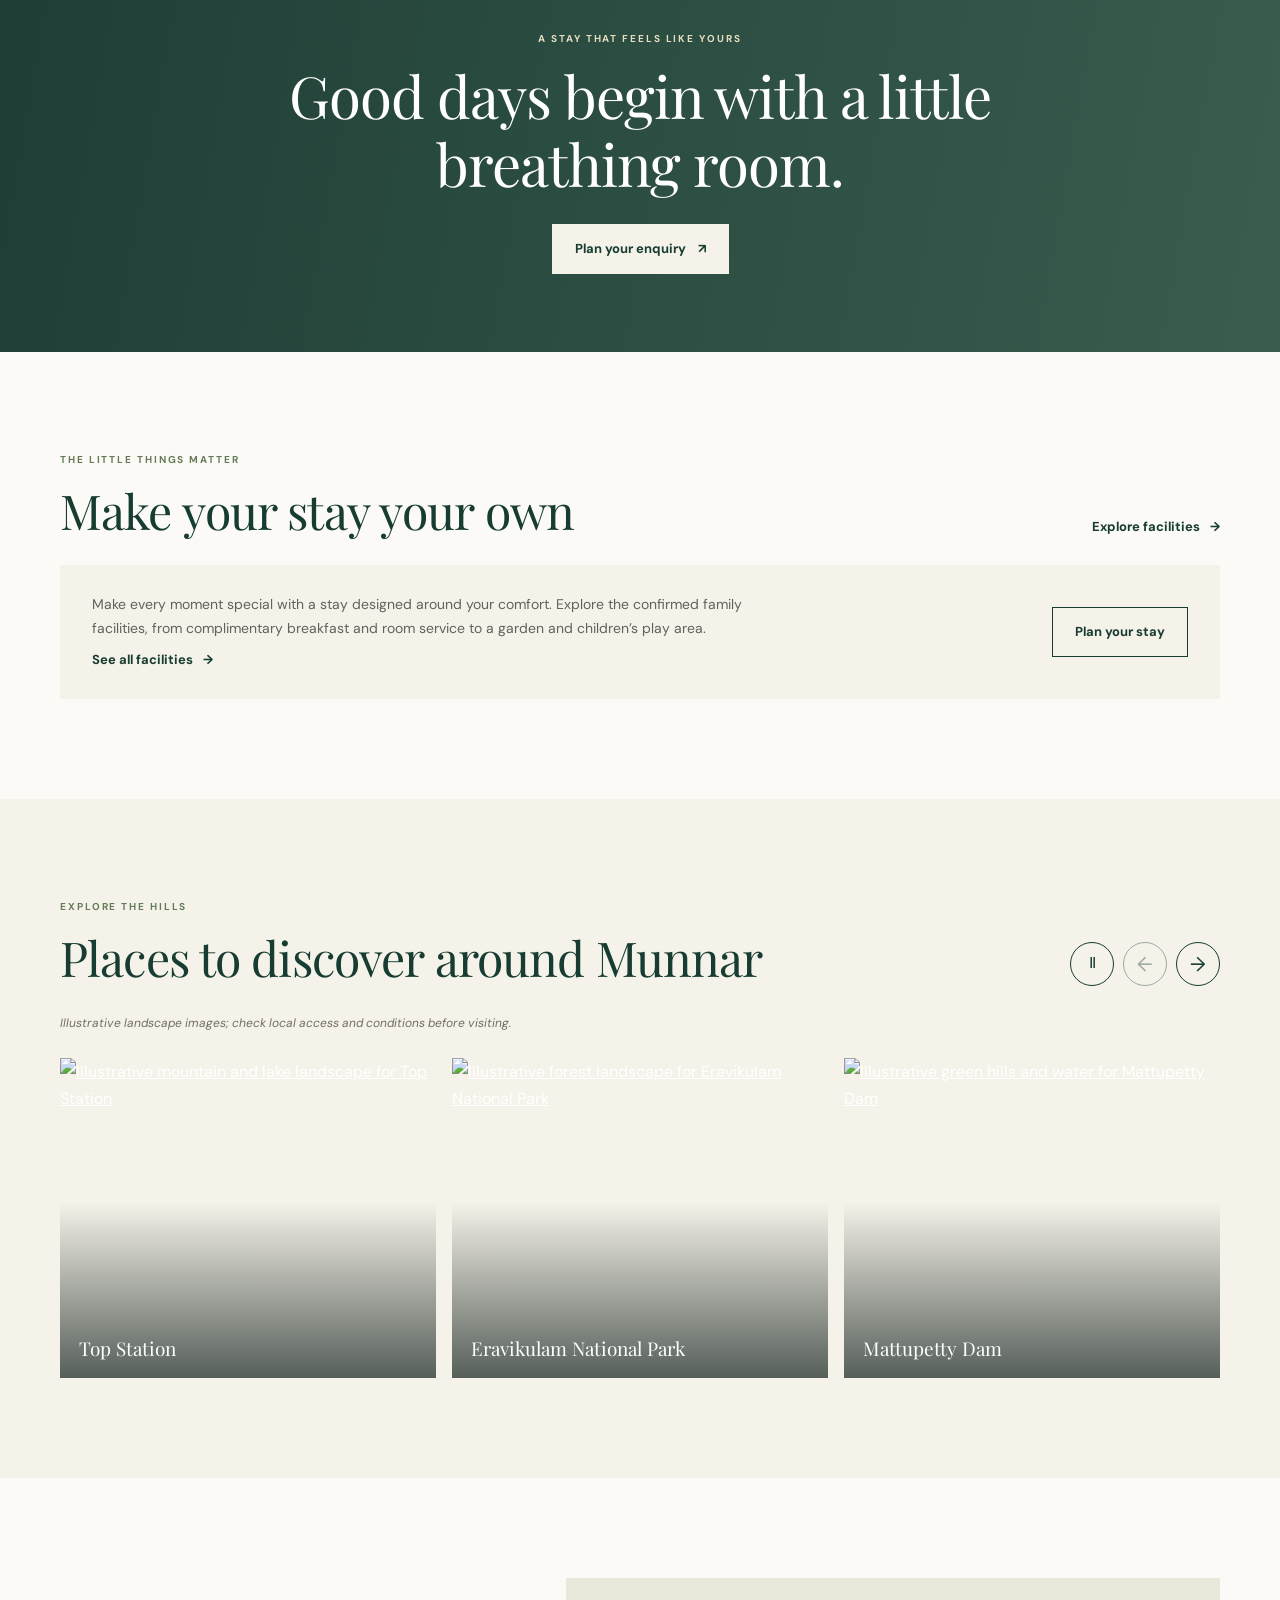
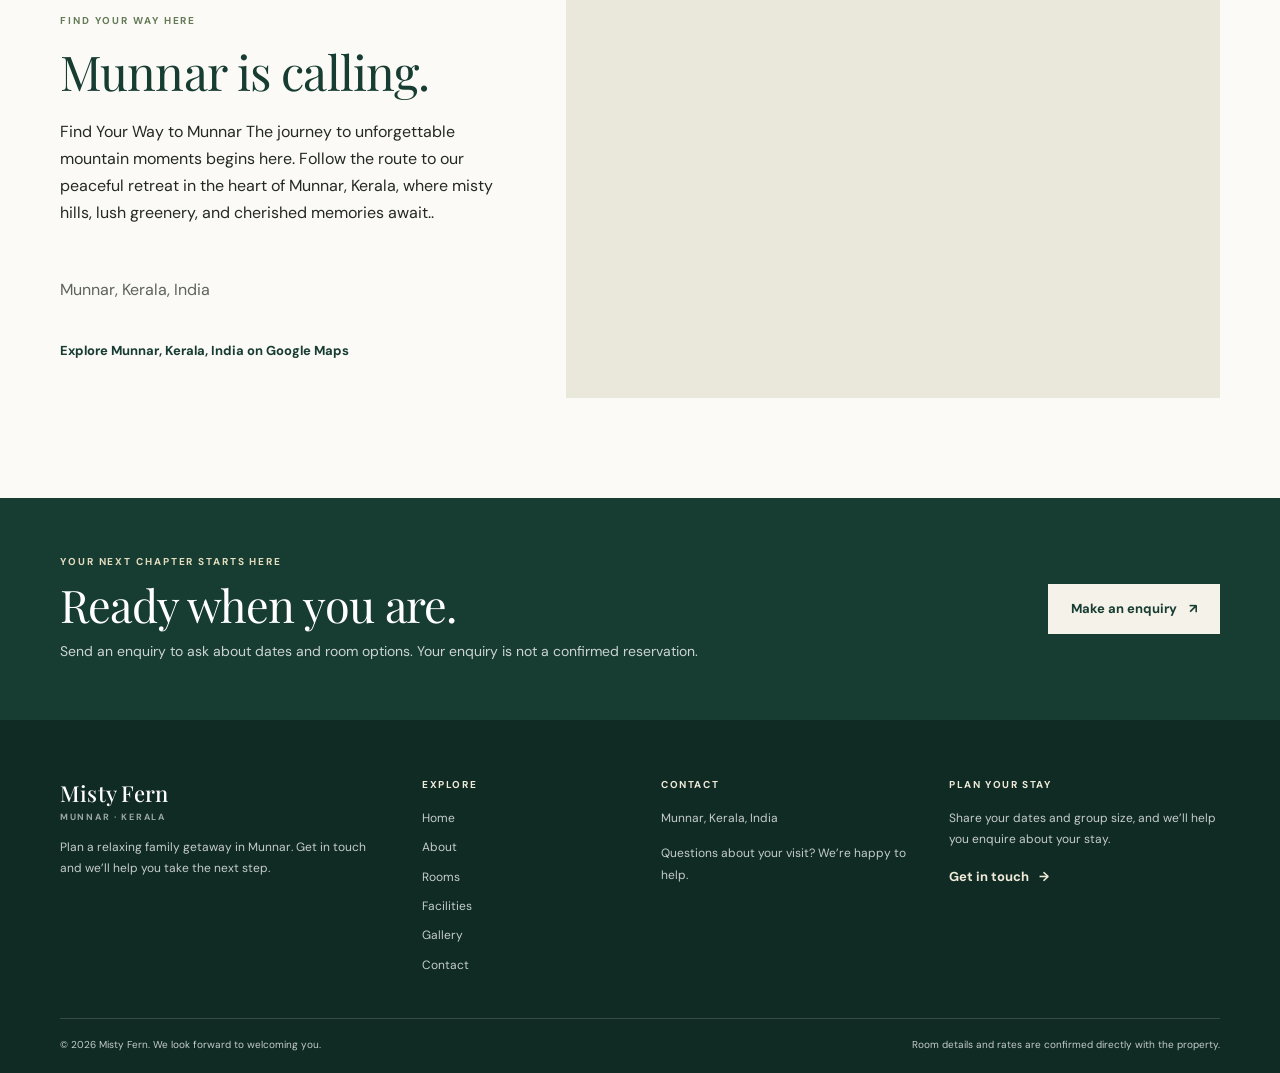
==== commit 493244b6: "Update index.html" ====
--- a/index.html
+++ b/index.html
@@ -88,7 +88,7 @@
         </article>
         <article class="feature-card"><span class="feature-icon" aria-hidden="true">02</span>
           <h3>Confirm the room and rate</h3>
-          <p>Room names and prices on this site are samp, not live offers. Ask the property to confirm current room
+          <p>Room names and prices on this site are sample, not live offers. Ask the property to confirm current room
             options, availability and pricing.</p>
         </article>
         <article class="feature-card"><span class="feature-icon" aria-hidden="true">03</span>
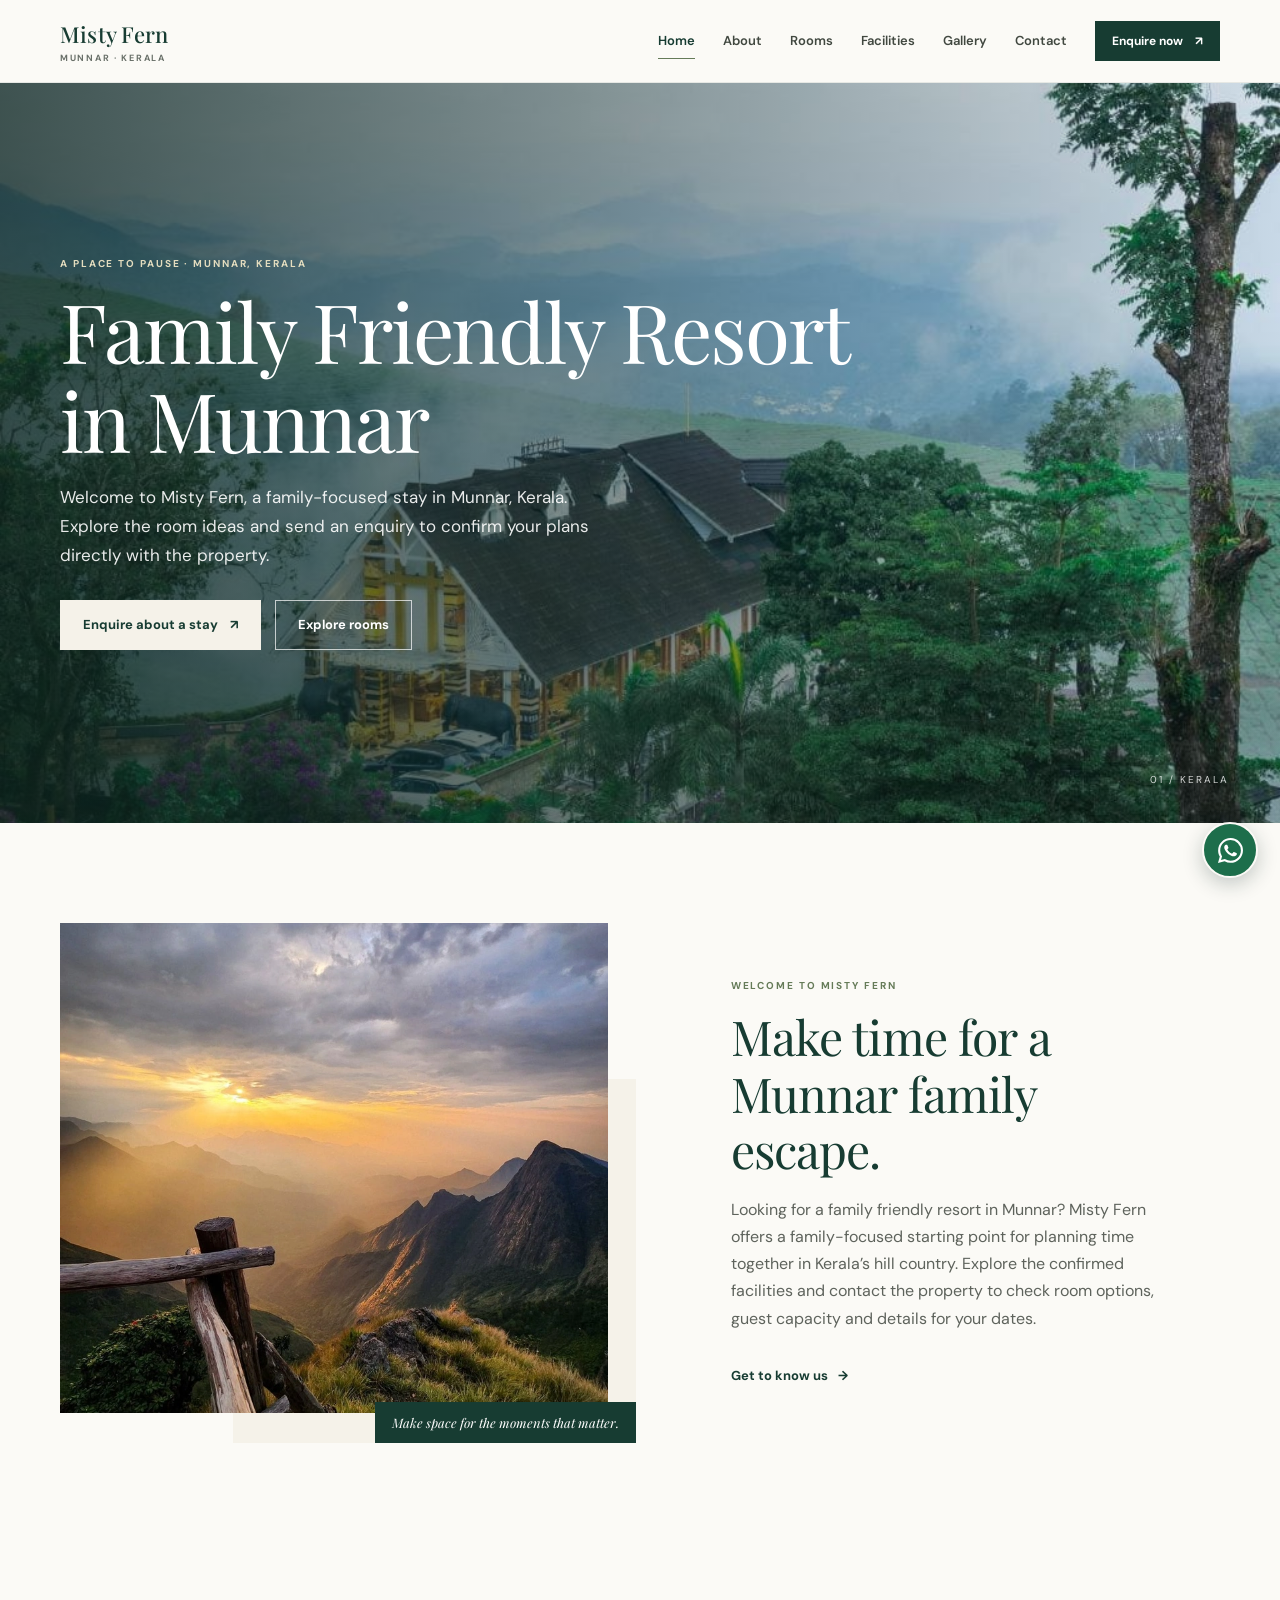
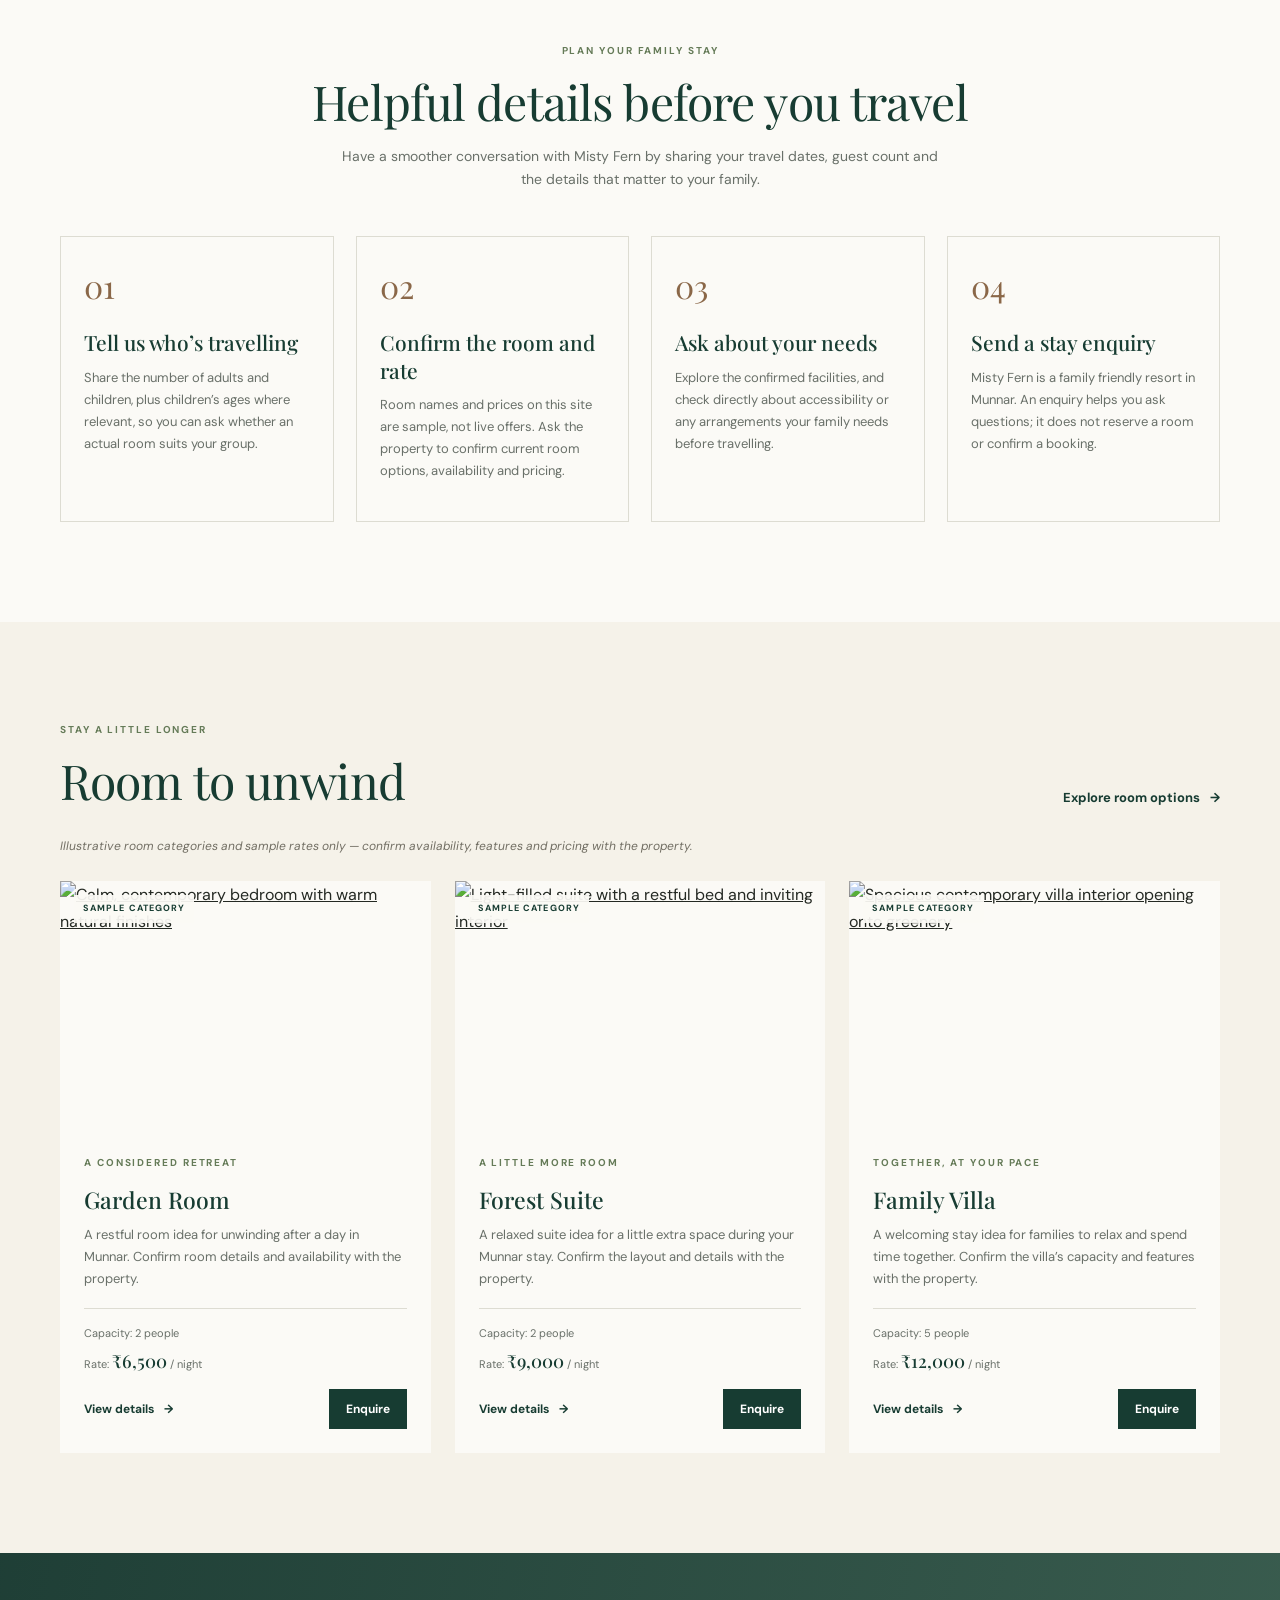
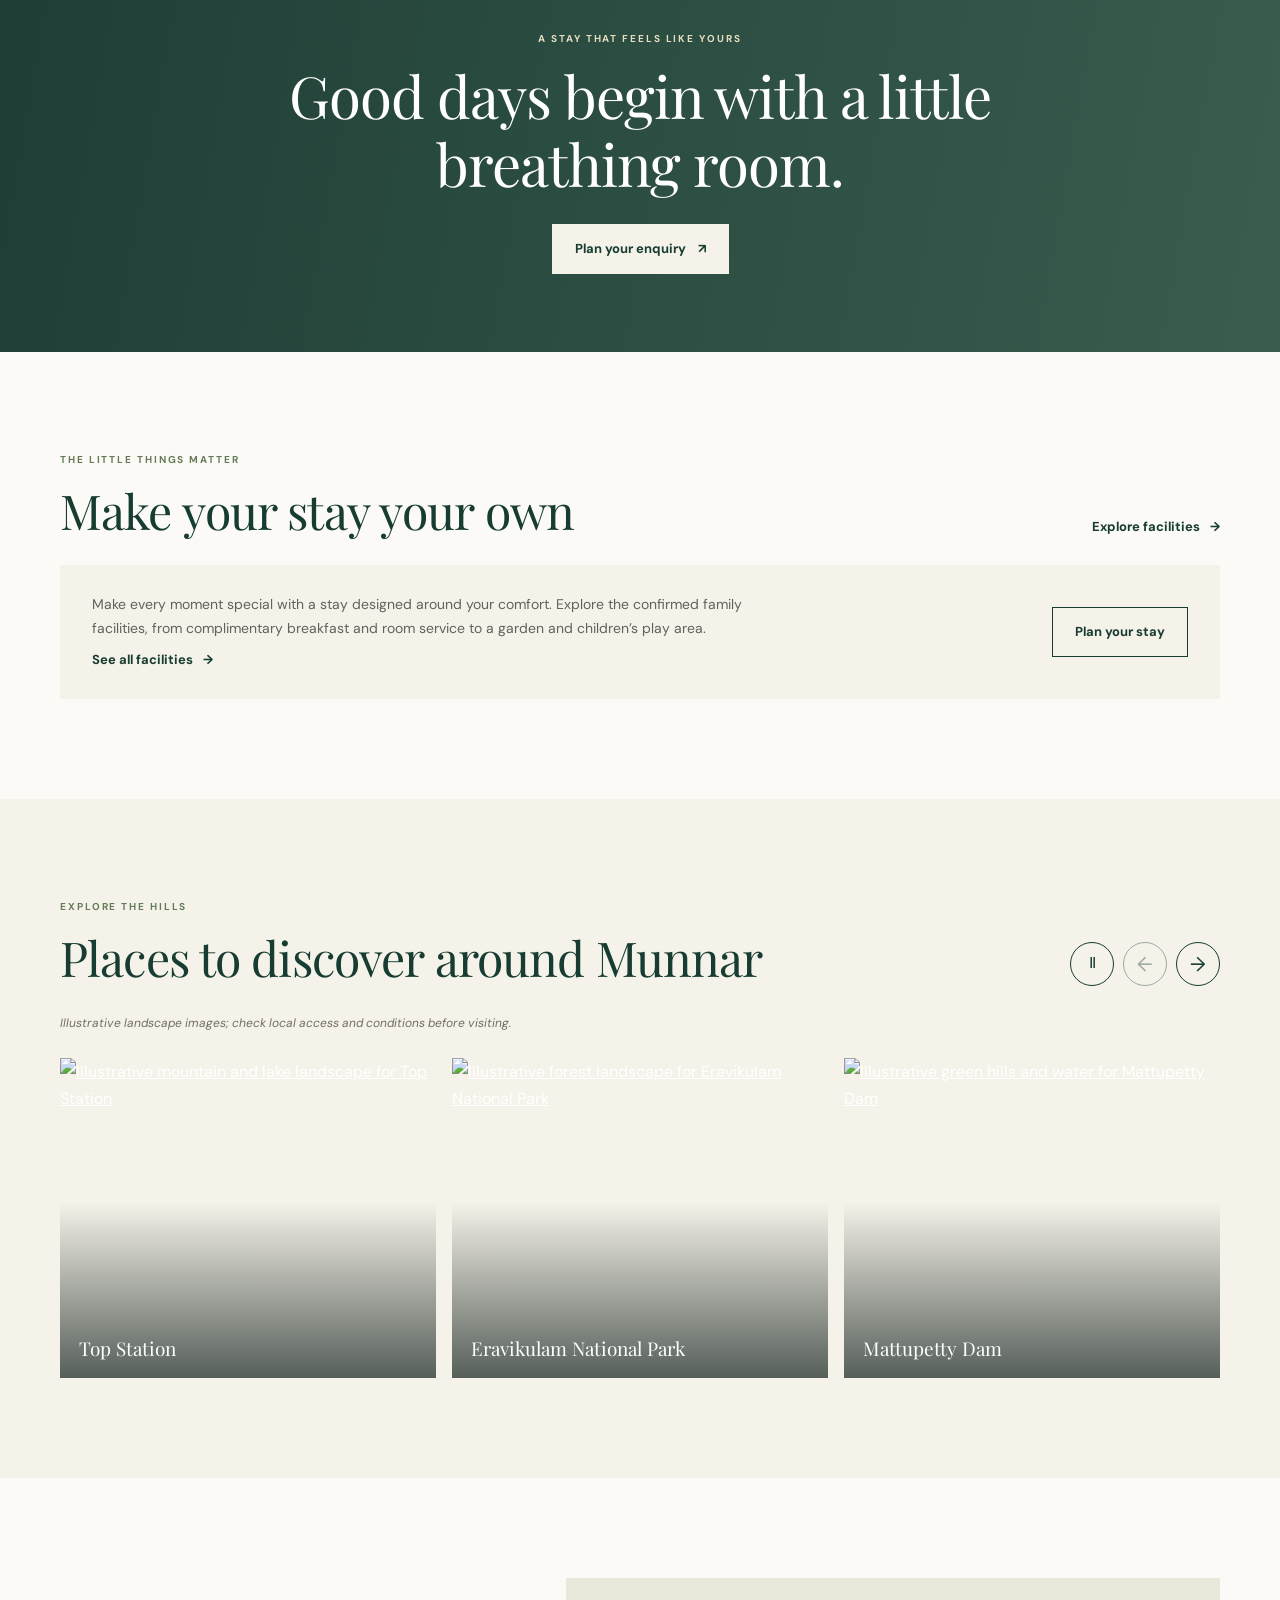
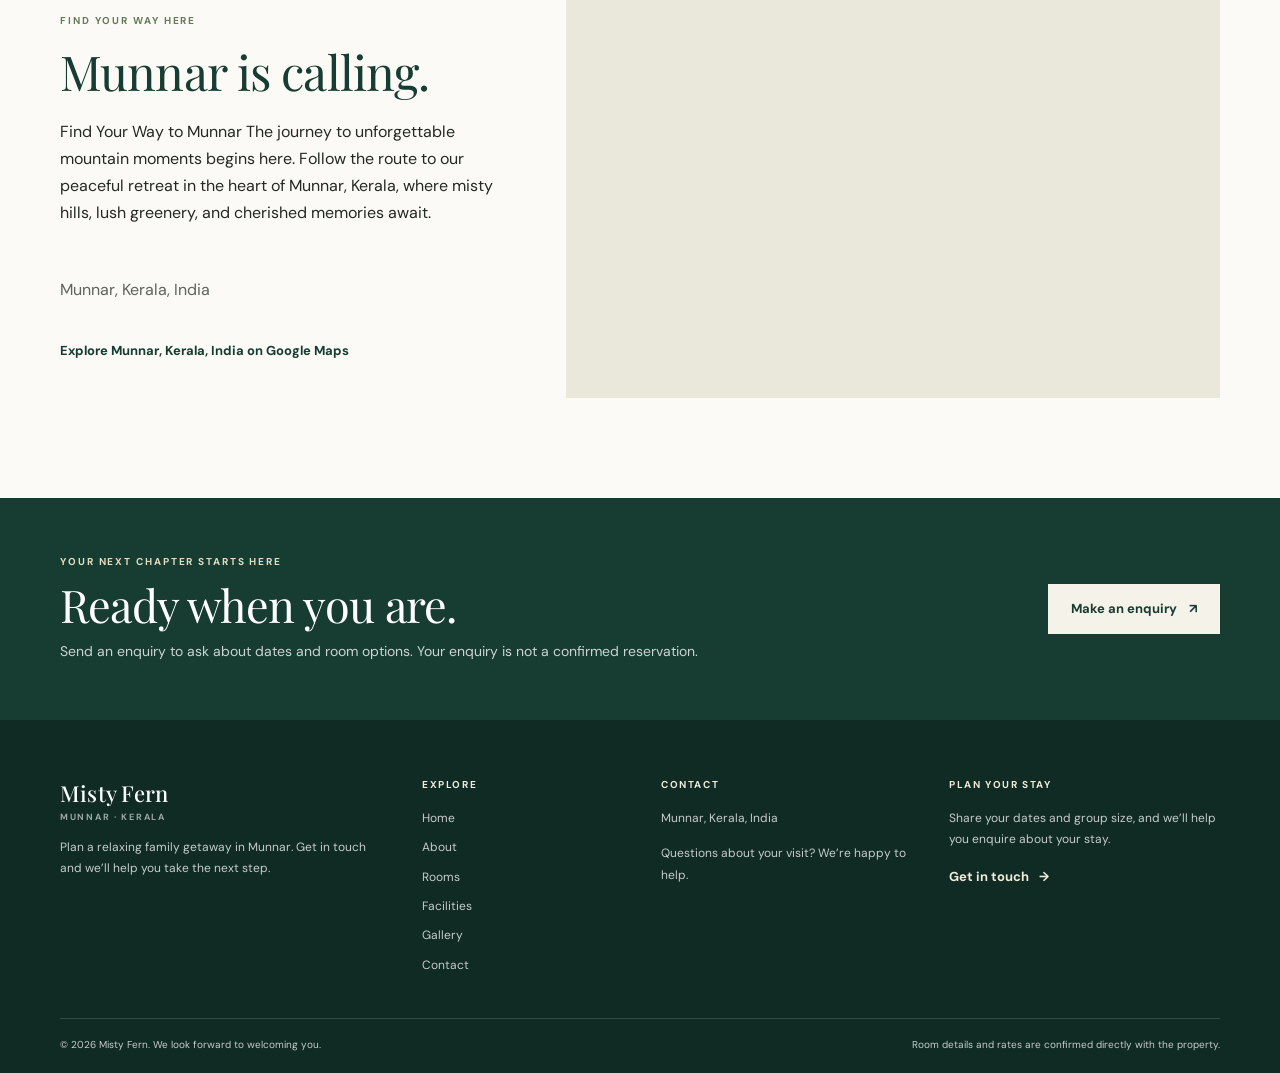
==== commit fe77eec3: "Update index.html" ====
--- a/index.html
+++ b/index.html
@@ -249,7 +249,7 @@
         <p>Find Your Way to Munnar
 
           The journey to unforgettable mountain moments begins here. Follow the route to our peaceful retreat in the
-          heart of Munnar, Kerala, where misty hills, lush greenery, and cherished memories await..</p>
+          heart of Munnar, Kerala, where misty hills, lush greenery, and cherished memories await.</p>
         <address><br>Munnar, Kerala, India</address><a class="text-link" data-property-map
           href="https://www.google.com/maps/search/?api=1&amp;query=Munnar%2C%20Kerala%2C%20India" target="_blank"
           rel="noopener noreferrer">Explore Munnar on Google Maps <span aria-hidden="true">↗</span></a>
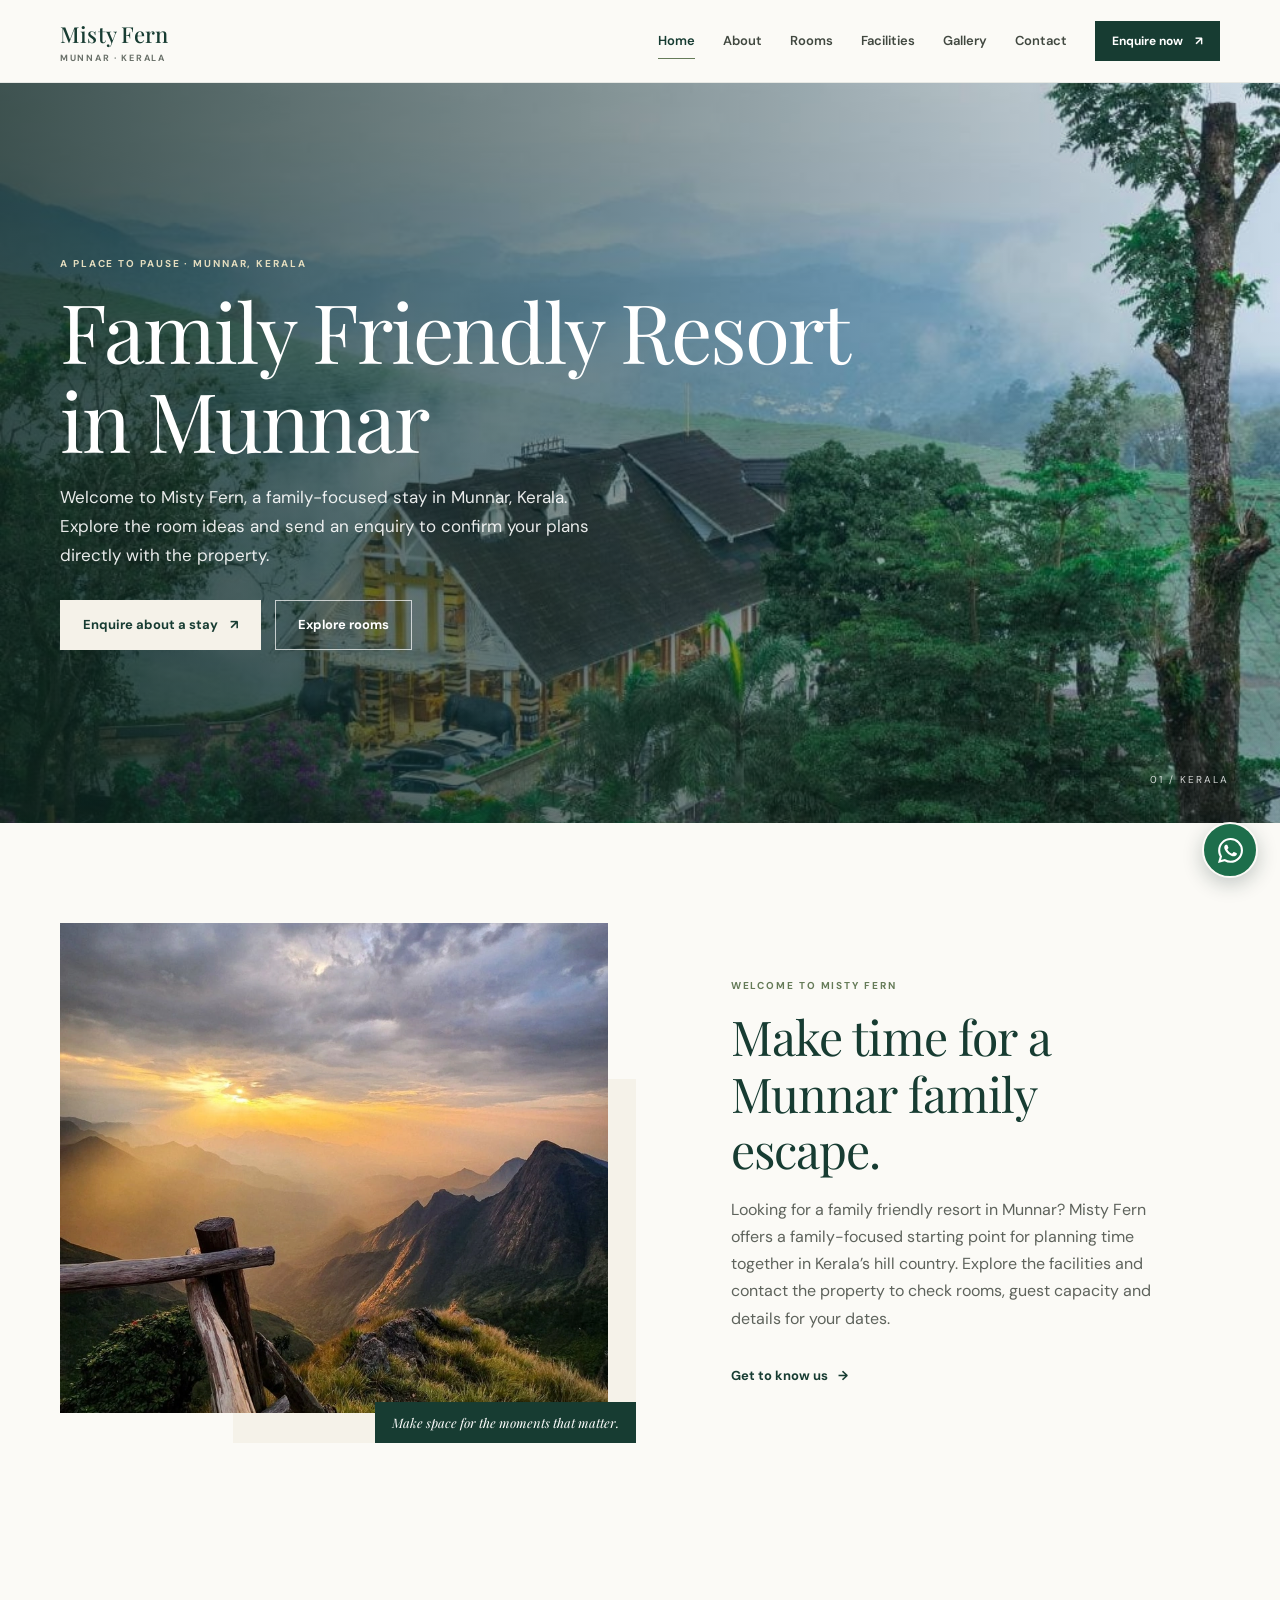
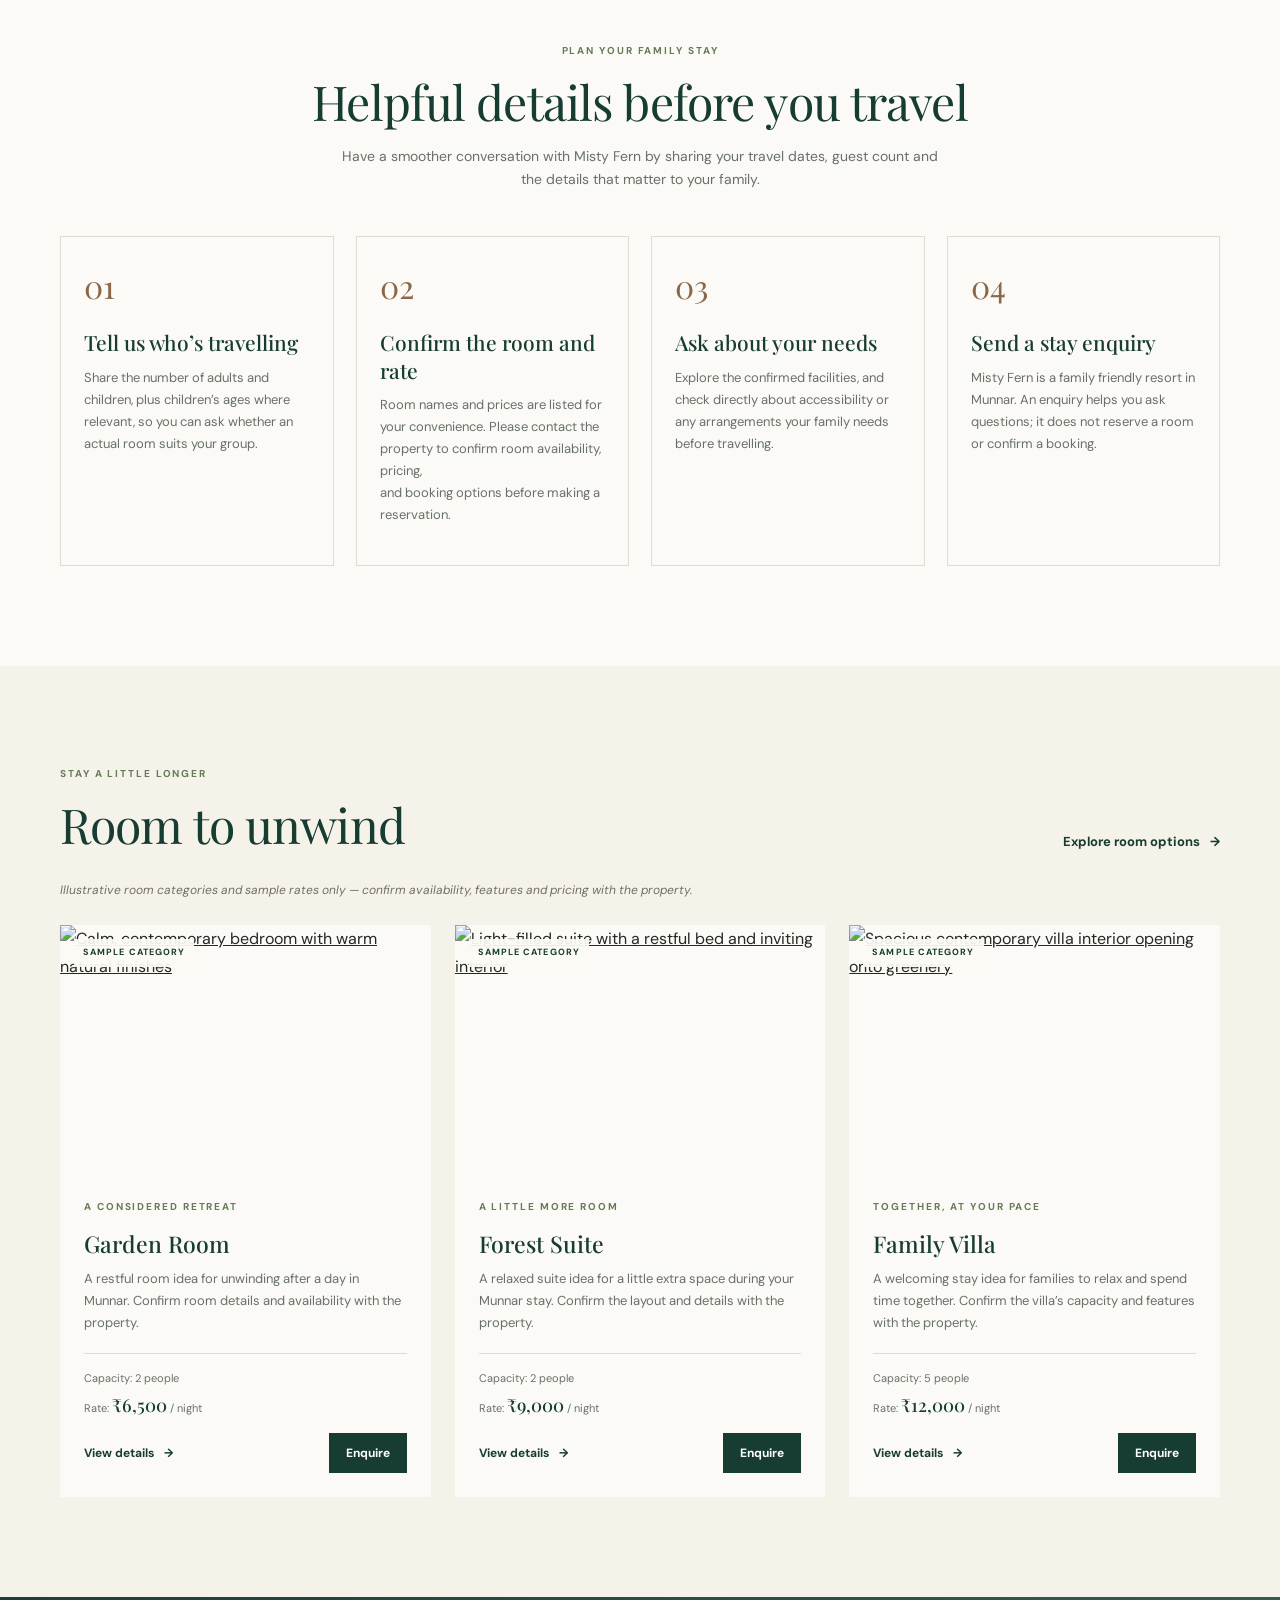
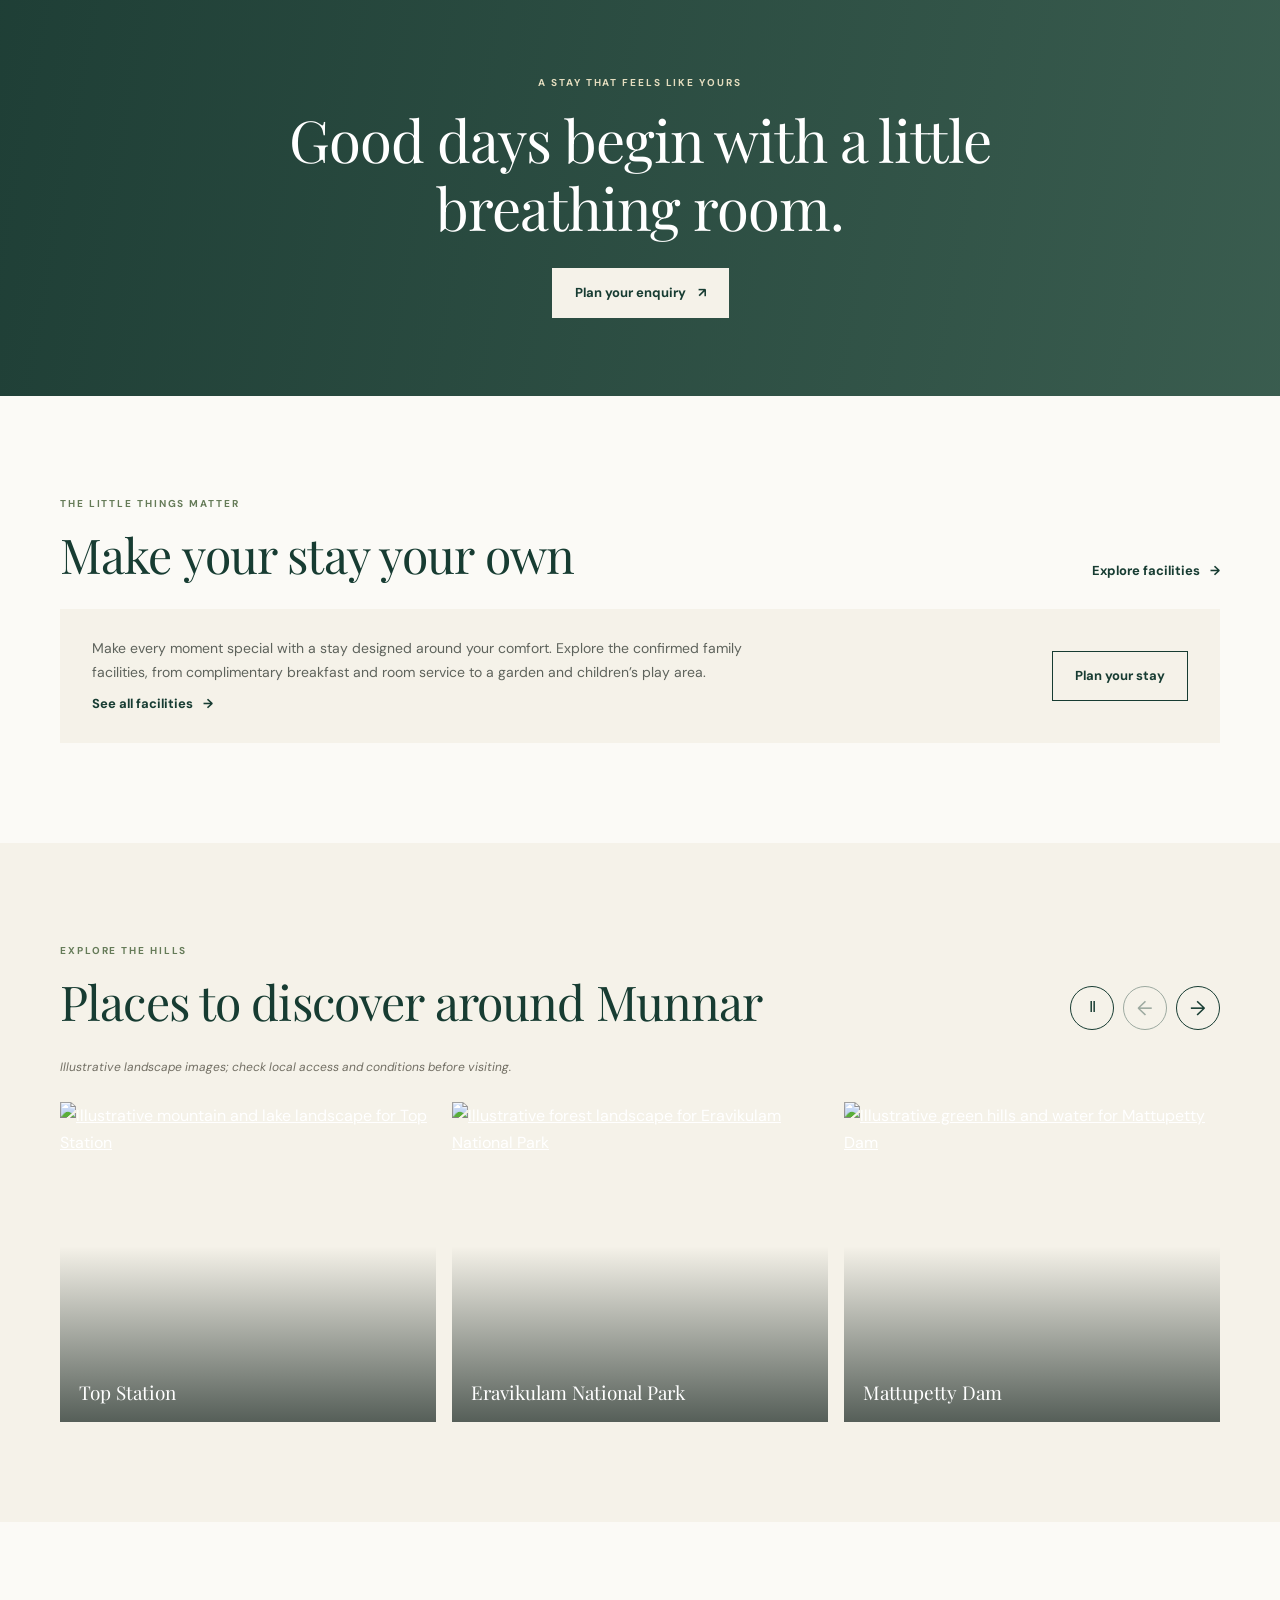
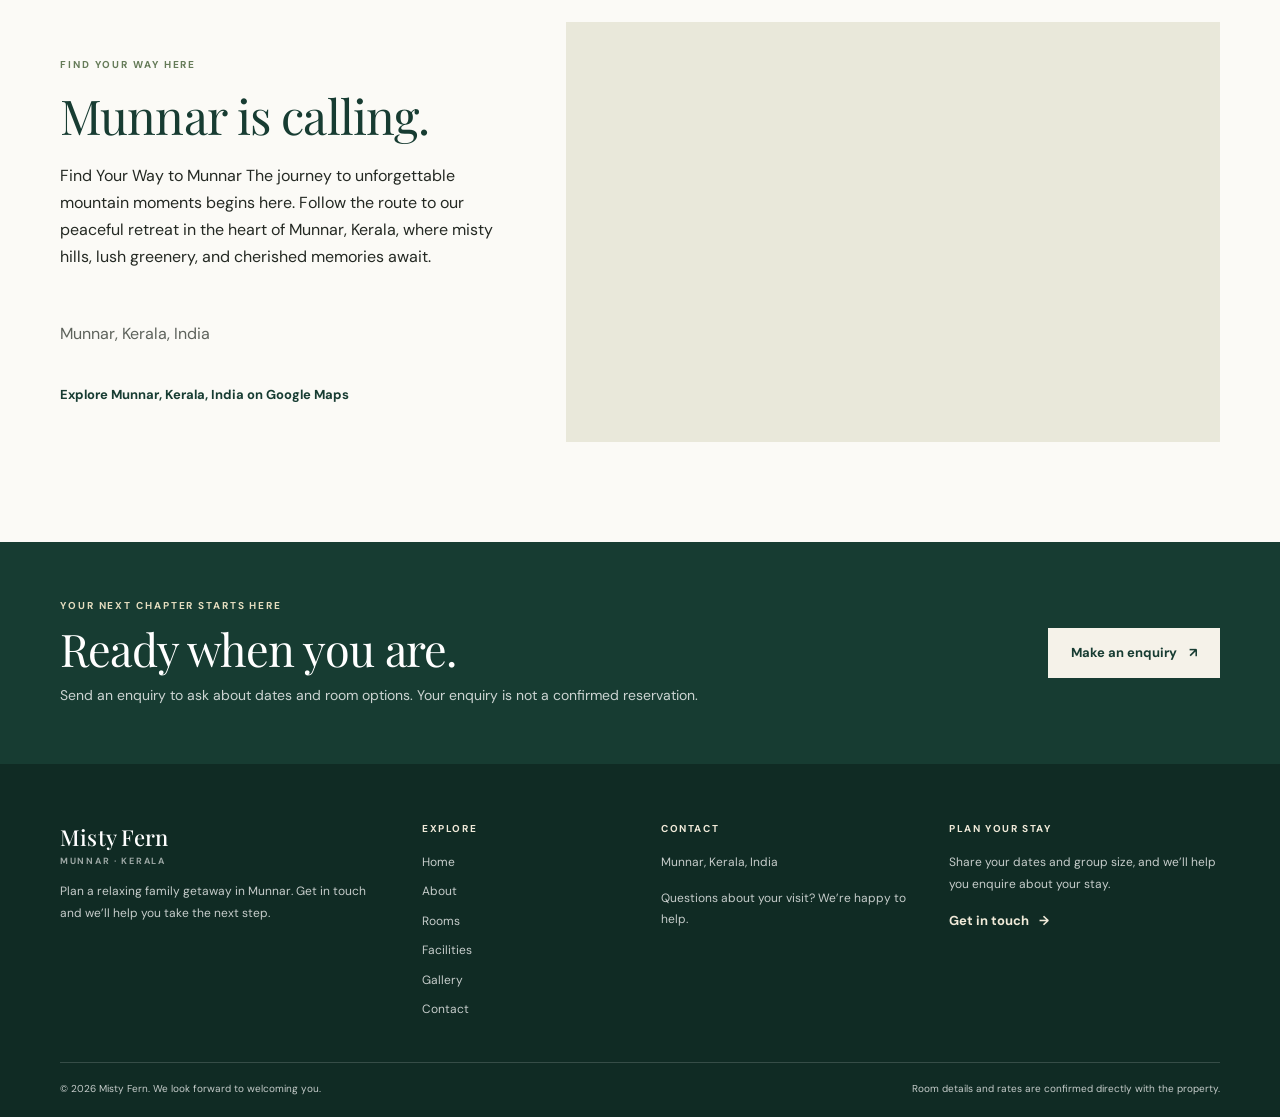
==== commit 860b5a8f: "Update index.html" ====
--- a/index.html
+++ b/index.html
@@ -67,8 +67,8 @@
         <p class="eyebrow">WELCOME TO MISTY FERN</p>
         <h2>Make time for a Munnar family escape.</h2>
         <p>Looking for a family friendly resort in Munnar? Misty Fern offers a family-focused starting point for
-          planning time together in Kerala’s hill country. Explore the confirmed facilities and contact the property to
-          check room options, guest capacity and details for your dates.</p>
+          planning time together in Kerala’s hill country. Explore the facilities and contact the property to
+          check rooms, guest capacity and details for your dates.</p>
         <a class="text-link" href="about.html">Get to know us <span aria-hidden="true">→</span></a>
       </div>
     </section>
@@ -88,8 +88,7 @@
         </article>
         <article class="feature-card"><span class="feature-icon" aria-hidden="true">02</span>
           <h3>Confirm the room and rate</h3>
-          <p>Room names and prices on this site are sample, not live offers. Ask the property to confirm current room
-            options, availability and pricing.</p>
+          <p>Room names and prices are listed for your convenience. Please contact the property to confirm room availability, pricing,<br> and booking options before making a reservation.</p>
         </article>
         <article class="feature-card"><span class="feature-icon" aria-hidden="true">03</span>
           <h3>Ask about your needs</h3>
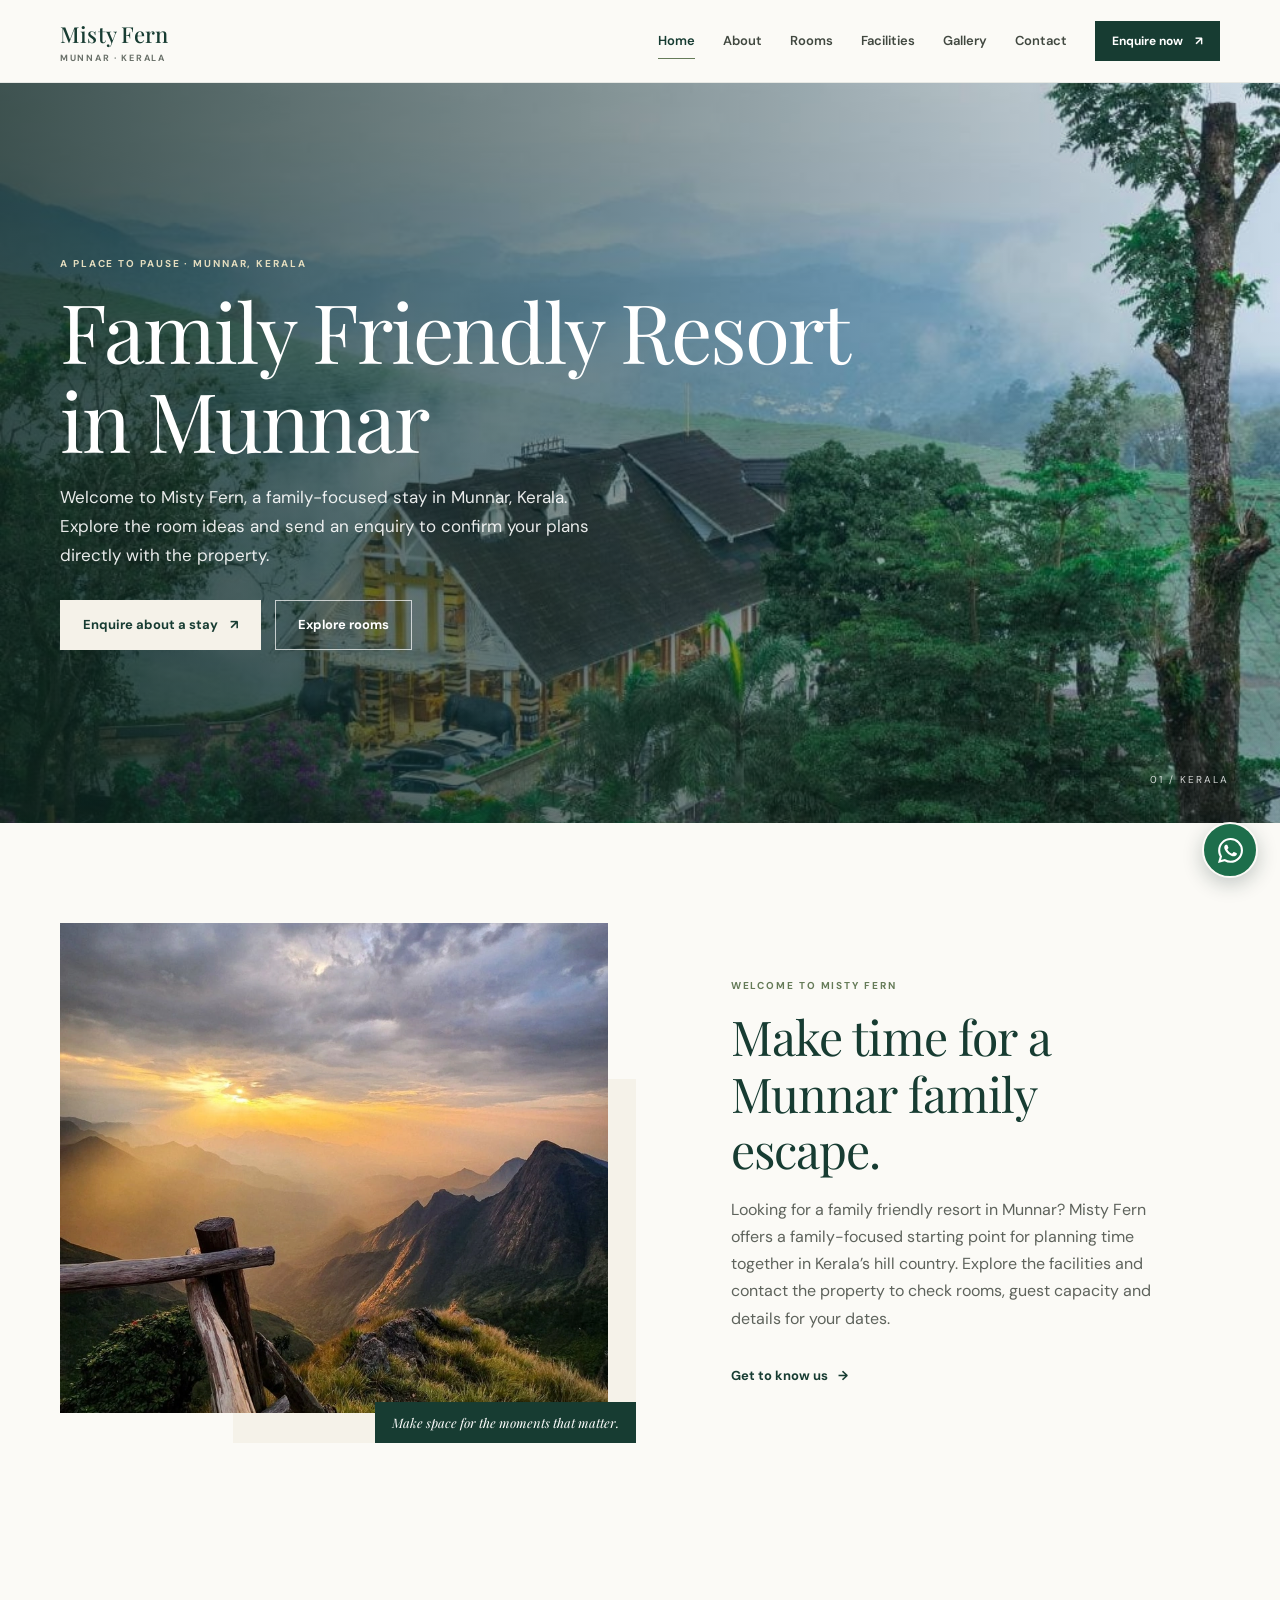
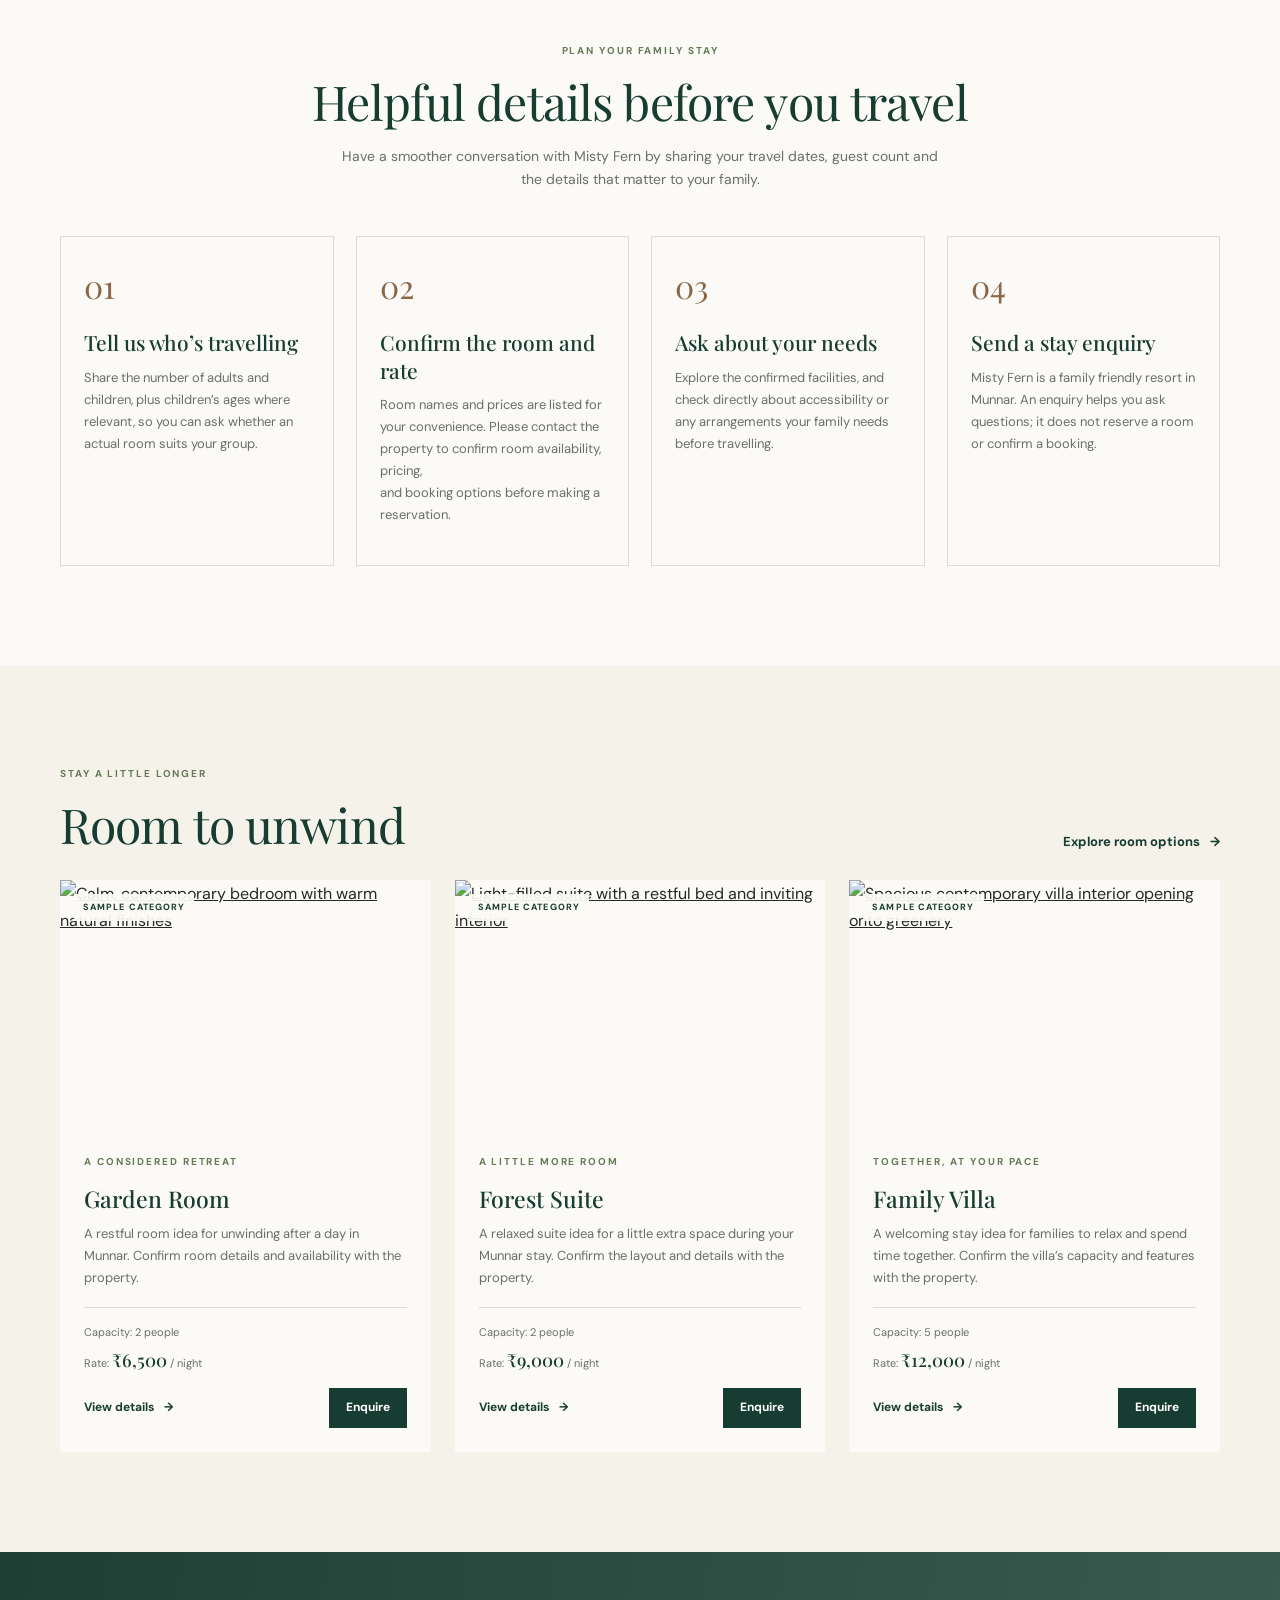
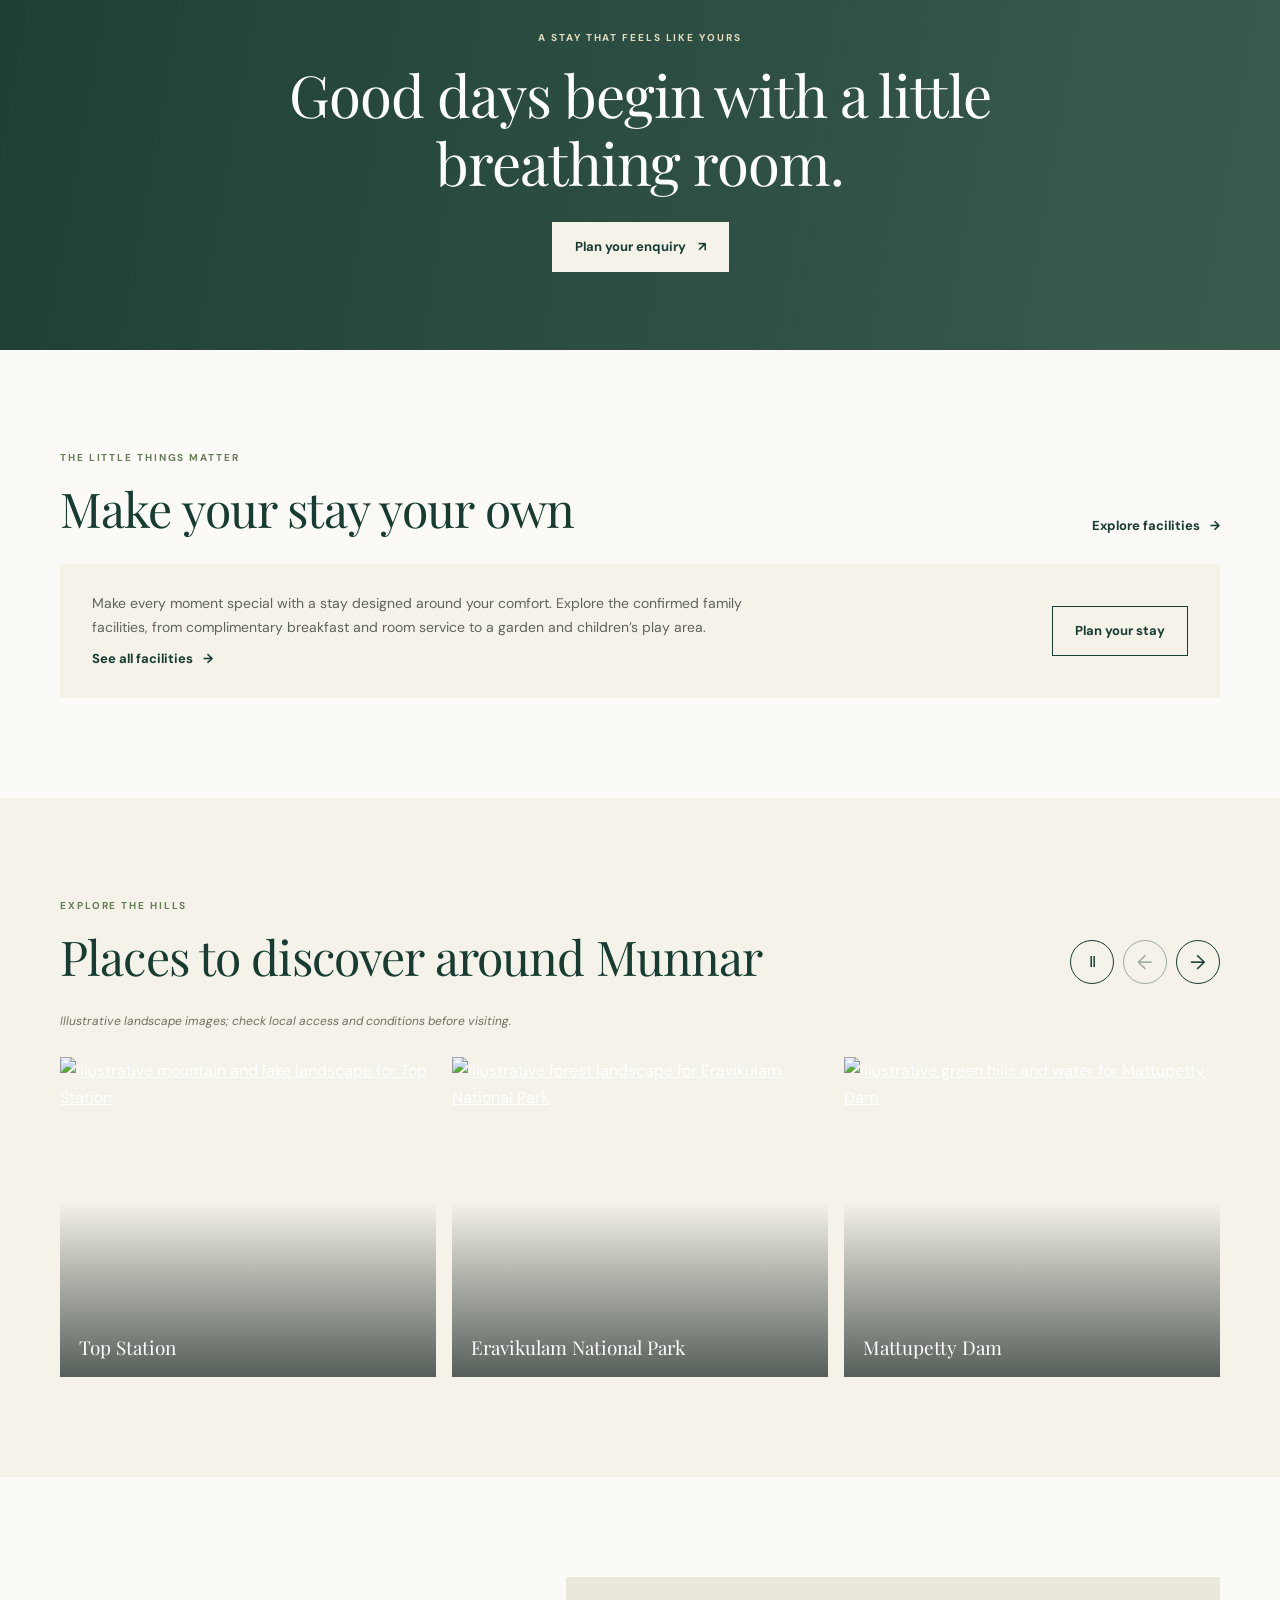
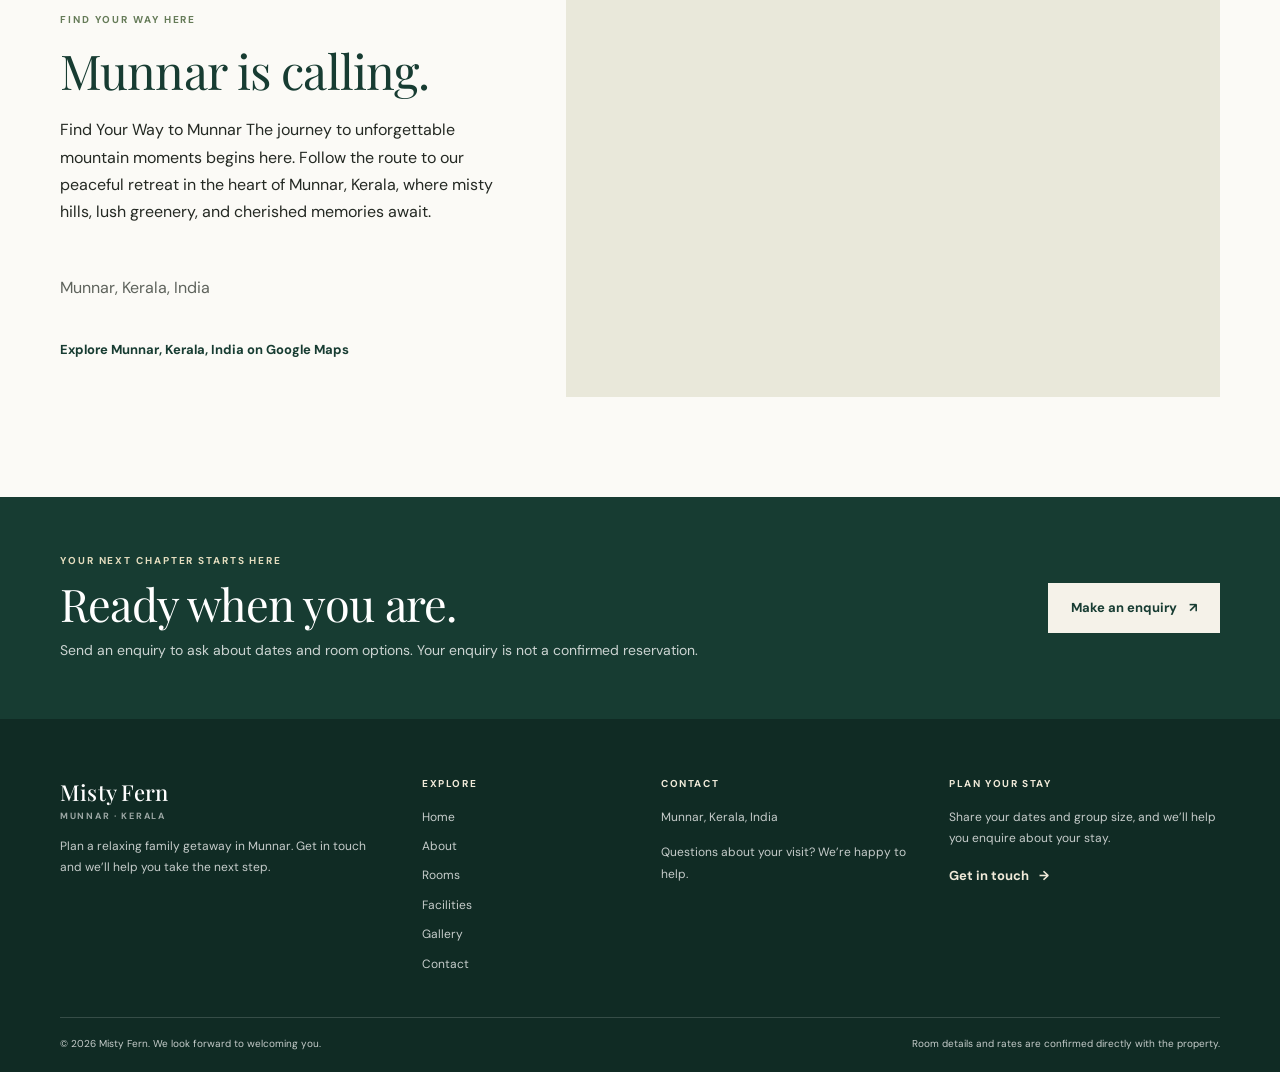
==== commit 62ff2433: "Update index.html" ====
--- a/index.html
+++ b/index.html
@@ -112,8 +112,7 @@
           </div>
           <a class="text-link" href="rooms.html">Explore room options <span aria-hidden="true">→</span></a>
         </div>
-        <p class="placeholder-note">Illustrative room categories and sample rates only — confirm availability, features
-          and pricing with the property.</p>
+        <p class="placeholder-note"></p>
         <div class="card-grid room-grid">
           <article class="room-card">
             <a class="card-image" href="rooms.html#garden-room"><img
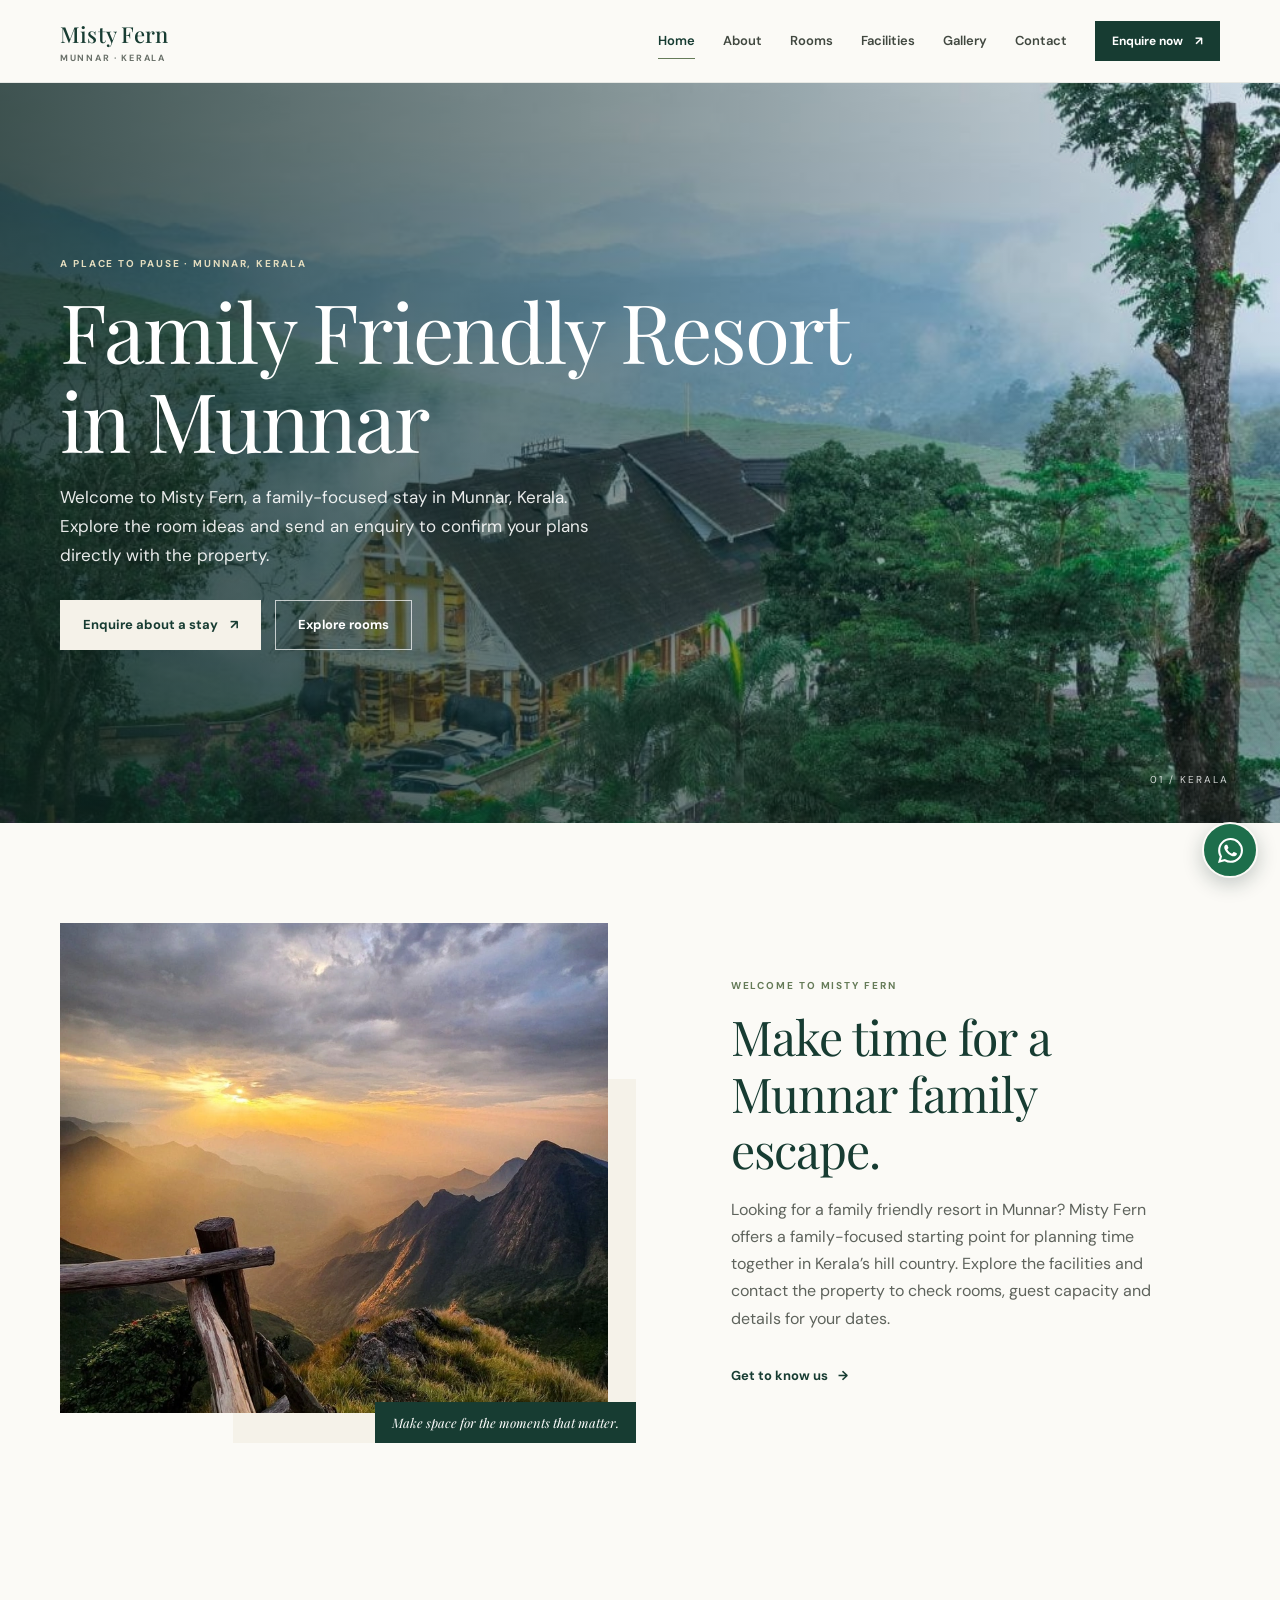
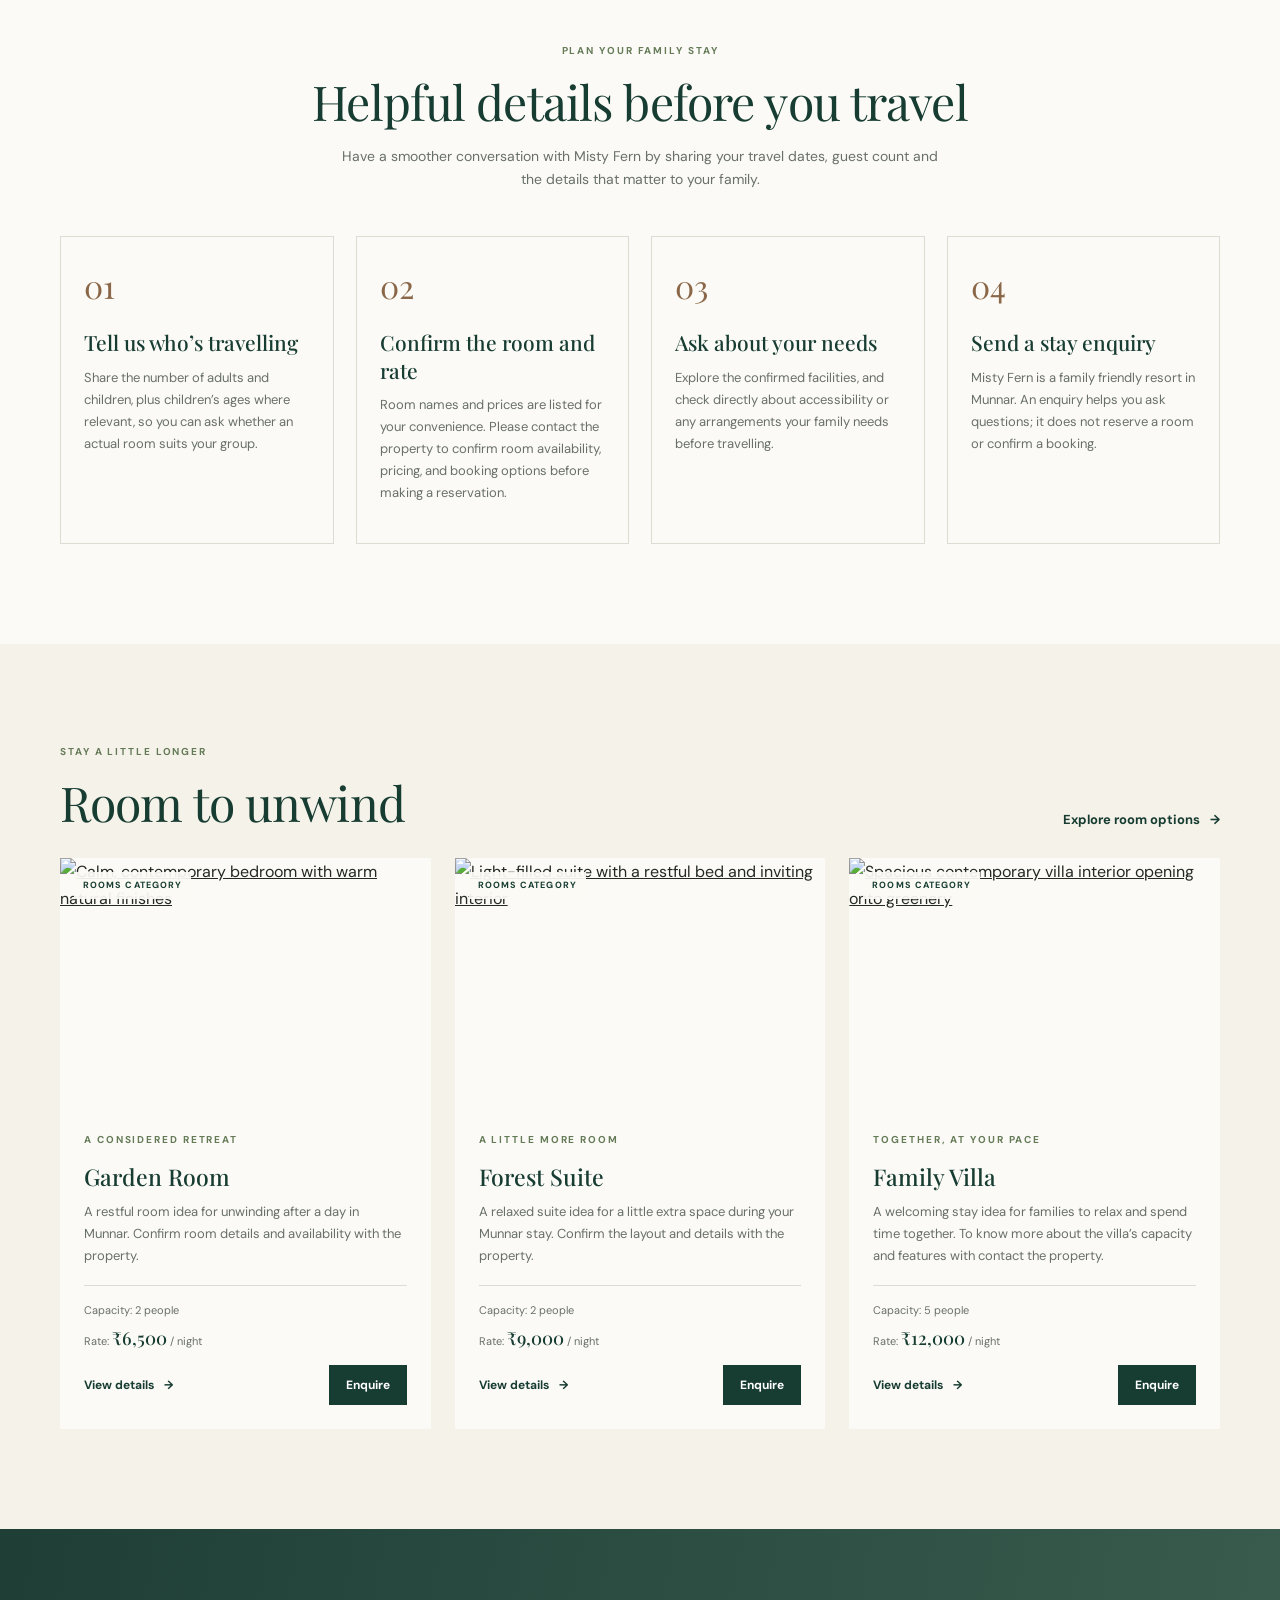
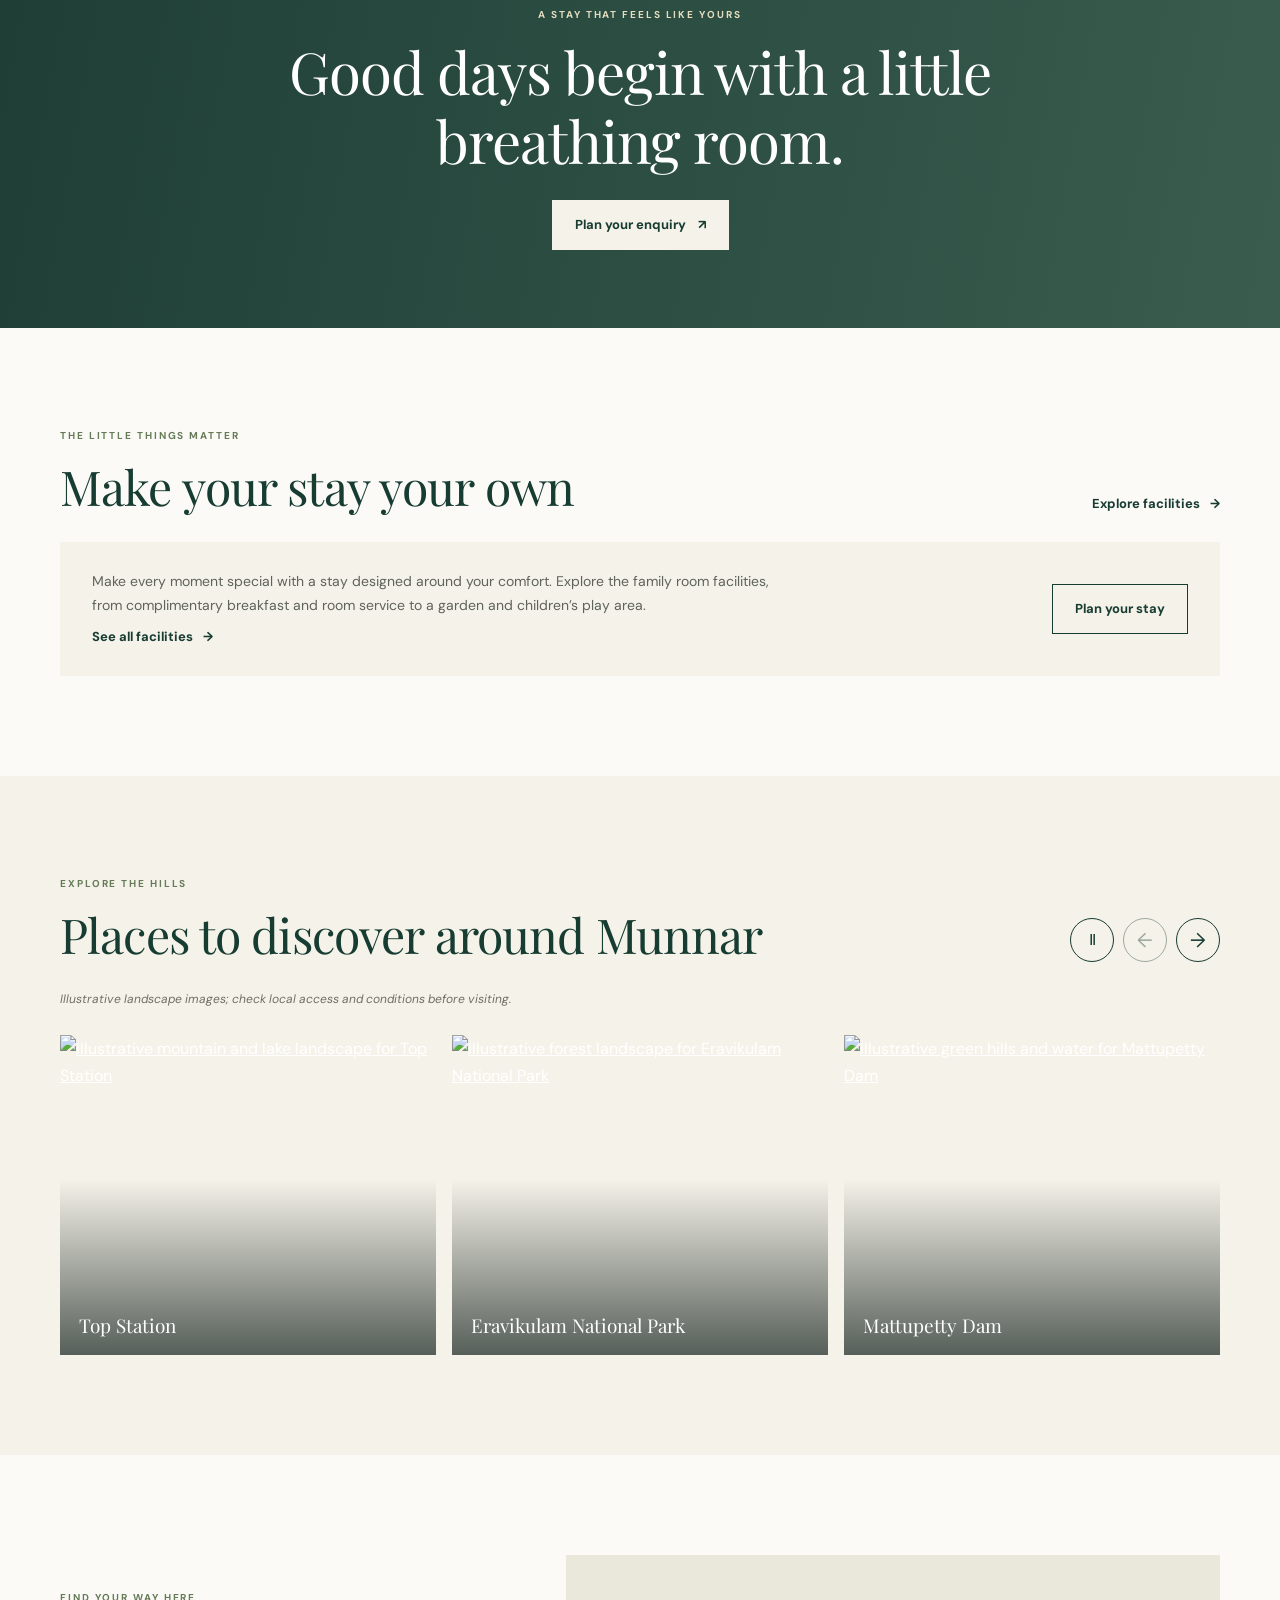
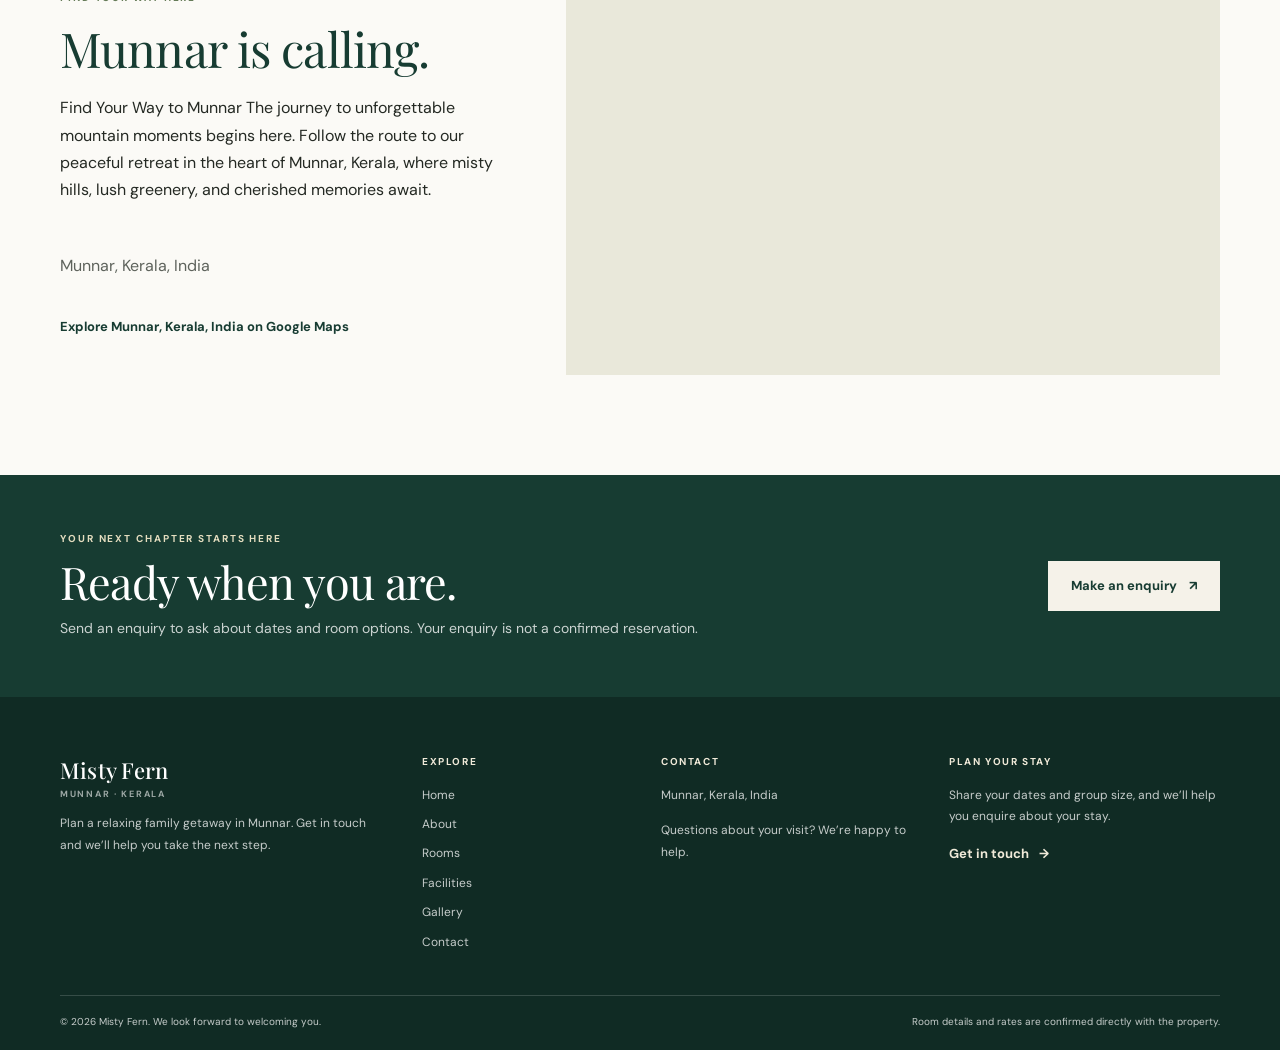
==== commit 539a193a: "Update index.html" ====
--- a/index.html
+++ b/index.html
@@ -88,7 +88,7 @@
         </article>
         <article class="feature-card"><span class="feature-icon" aria-hidden="true">02</span>
           <h3>Confirm the room and rate</h3>
-          <p>Room names and prices are listed for your convenience. Please contact the property to confirm room availability, pricing,<br> and booking options before making a reservation.</p>
+          <p>Room names and prices are listed for your convenience. Please contact the property to confirm room availability, pricing, and booking options before making a reservation.</p>
         </article>
         <article class="feature-card"><span class="feature-icon" aria-hidden="true">03</span>
           <h3>Ask about your needs</h3>
@@ -118,7 +118,7 @@
             <a class="card-image" href="rooms.html#garden-room"><img
                 src="https://images.unsplash.com/photo-1611892440504-42a792e24d32?auto=format&fit=crop&w=900&q=80"
                 alt="Calm, contemporary bedroom with warm natural finishes" loading="lazy"><span
-                class="image-tag">SAMPLE CATEGORY</span></a>
+                class="image-tag">ROOMS CATEGORY</span></a>
             <div class="room-card-body">
               <p class="eyebrow">A CONSIDERED RETREAT</p>
               <h3>Garden Room</h3>
@@ -135,7 +135,7 @@
             <a class="card-image" href="rooms.html#forest-suite"><img
                 src="https://images.unsplash.com/photo-1615874959474-d609969a20ed?uto=format&fit=crop&w=900&q=80"
                 alt="Light-filled suite with a restful bed and inviting interior" loading="lazy"><span
-                class="image-tag">SAMPLE CATEGORY</span></a>
+                class="image-tag">ROOMS CATEGORY</span></a>
             <div class="room-card-body">
               <p class="eyebrow">A LITTLE MORE ROOM</p>
               <h3>Forest Suite</h3>
@@ -152,12 +152,12 @@
             <a class="card-image" href="rooms.html#family-villa"><img
                 src="https://images.unsplash.com/photo-1600607687939-ce8a6c25118c?auto=format&fit=crop&w=900&q=80"
                 alt="Spacious contemporary villa interior opening onto greenery" loading="lazy"><span
-                class="image-tag">SAMPLE CATEGORY</span></a>
+                class="image-tag">ROOMS CATEGORY</span></a>
             <div class="room-card-body">
               <p class="eyebrow">TOGETHER, AT YOUR PACE</p>
               <h3>Family Villa</h3>
-              <p>A welcoming stay idea for families to relax and spend time together. Confirm the villa’s capacity and
-                features with the property.</p>
+              <p>A welcoming stay idea for families to relax and spend time together. To know more about the villa’s capacity and
+                features with contact the property.</p>
               <div class="room-meta"><span>Capacity: 5 people</span><span class="price">Rate:
                   <strong>₹12,000</strong> / night</span></div>
               <div class="card-actions"><a class="text-link" href="rooms.html#family-villa">View details <span
@@ -185,7 +185,7 @@
         </div><a class="text-link" href="facilities.html">Explore facilities <span aria-hidden="true">→</span></a>
       </div>
       <div class="facility-note-panel">
-        <p>Make every moment special with a stay designed around your comfort. Explore the confirmed family facilities,
+        <p>Make every moment special with a stay designed around your comfort. Explore the family room facilities,
           from complimentary breakfast and room service to a garden and children’s play area. <a class="text-link"
             href="facilities.html">See all facilities <span aria-hidden="true">→</span></a></p><a
           class="button button-outline" href="contact.html#enquiry">Plan your stay</a>
